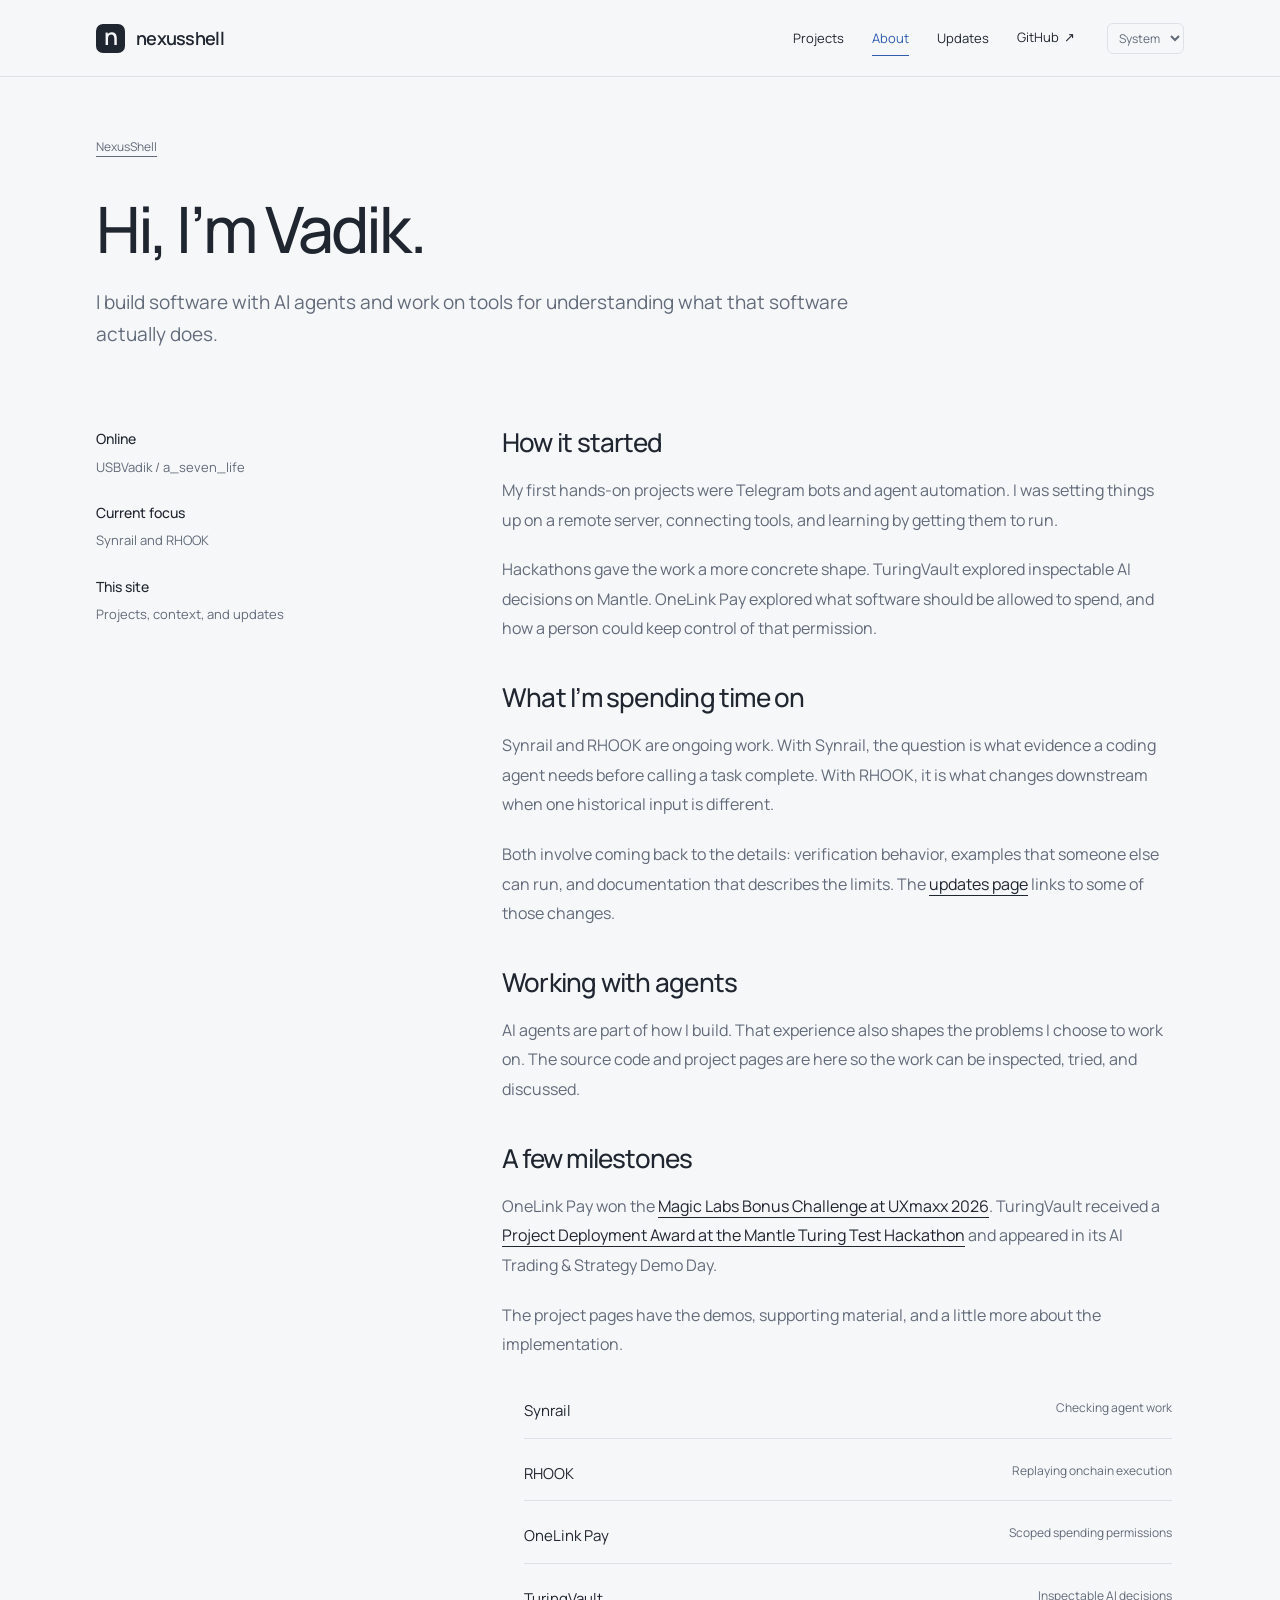
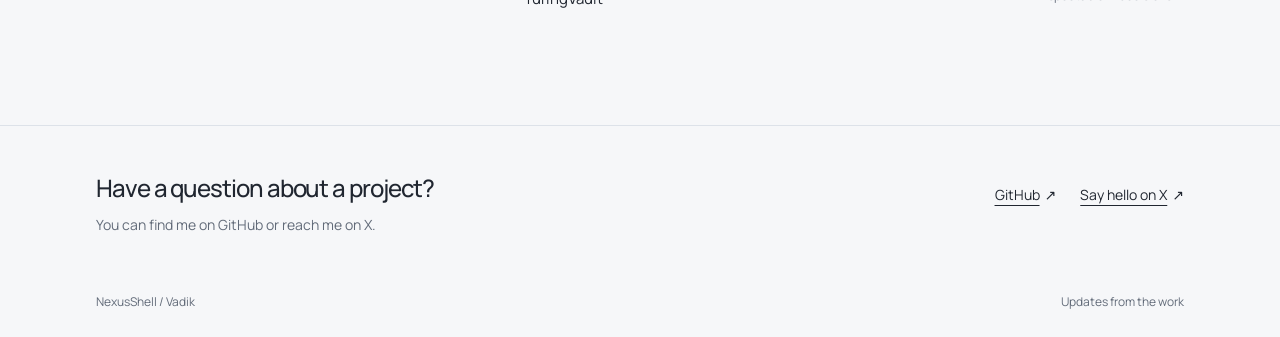
==== about/index.html @ 6e0e9bed "Build portfolio hub around ongoing Synrail and RHOOK work" ====
<!doctype html>
<html lang="en"><head><meta charset="utf-8"><meta name="viewport" content="width=device-width, initial-scale=1">
<title>About Vadik | NexusShell</title><meta name="description" content="A little background on Vadik, the projects, and the ongoing work on Synrail and RHOOK."><link rel="canonical" href="https://nexusshell.dev/about/">
<meta name="color-scheme" content="light dark"><meta name="theme-color" content="#f6f7f9" media="(prefers-color-scheme: light)"><meta name="theme-color" content="#14171c" media="(prefers-color-scheme: dark)">
<meta property="og:type" content="website"><meta property="og:site_name" content="NexusShell"><meta property="og:title" content="About Vadik | NexusShell"><meta property="og:description" content="A little background on Vadik, the projects, and the ongoing work on Synrail and RHOOK."><meta property="og:url" content="https://nexusshell.dev/about/"><meta property="og:image" content="https://nexusshell.dev/assets/media/nexusshell-preview.jpg"><meta property="og:image:alt" content="NexusShell, the projects and ongoing work of Vadik."><meta name="twitter:card" content="summary_large_image">
<link rel="icon" href="/assets/favicon.svg" type="image/svg+xml"><link rel="preload" href="/assets/fonts/manrope-regular.ttf" as="font" type="font/ttf" crossorigin>
<script>try{const t=localStorage.getItem('nexusshell-theme');if(t==='light'||t==='dark')document.documentElement.dataset.theme=t;}catch(_){}</script>
<link rel="stylesheet" href="/assets/site.css?v=649361658374"><script defer src="/assets/site.js?v=f8cb63e20b76"></script>
<script type="application/ld+json">{"@context": "https://schema.org", "@type": "Person", "name": "Vadik", "alternateName": "USBVadik", "url": "https://nexusshell.dev/about/", "sameAs": ["https://github.com/USBVadik", "https://x.com/a_seven_life"]}</script>
</head><body><a class="skip-link" href="#main">Skip to content</a>
<header class="site-header"><div class="wrap header-inner">
<a class="brand" href="/" aria-label="NexusShell home"><span class="brand-mark" aria-hidden="true">n</span>nexusshell</a>
<nav class="primary-nav" aria-label="Main navigation"><a href="/projects/">Projects</a><a href="/about/" aria-current="page">About</a><a href="/updates/">Updates</a><a href="https://github.com/USBVadik" class="" rel="noopener noreferrer" target="_blank">GitHub<span class="arrow" aria-hidden="true">↗</span></a></nav>
<label class="sr-only" for="theme">Appearance</label><select class="theme-control" id="theme" data-theme-select hidden><option value="system">System</option><option value="light">Light</option><option value="dark">Dark</option></select>
</div></header><main id="main" class="wrap"><section class="page-intro"><a class="breadcrumb" href="/">NexusShell</a><h1>Hi, I’m Vadik.</h1><p class="lede">I build software with AI agents and work on tools for understanding what that software actually does.</p></section>
<div class="about-layout"><aside class="about-facts"><p><strong>Online</strong>USBVadik / a_seven_life</p><p><strong>Current focus</strong>Synrail and RHOOK</p><p><strong>This site</strong>Projects, context, and updates</p></aside>
<article class="prose about-story"><h2>How it started</h2><p>My first hands-on projects were Telegram bots and agent automation. I was setting things up on a remote server, connecting tools, and learning by getting them to run.</p>
<p>Hackathons gave the work a more concrete shape. TuringVault explored inspectable AI decisions on Mantle. OneLink Pay explored what software should be allowed to spend, and how a person could keep control of that permission.</p>
<h2>What I’m spending time on</h2><p>Synrail and RHOOK are ongoing work. With Synrail, the question is what evidence a coding agent needs before calling a task complete. With RHOOK, it is what changes downstream when one historical input is different.</p>
<p>Both involve coming back to the details: verification behavior, examples that someone else can run, and documentation that describes the limits. The <a href="/updates/">updates page</a> links to some of those changes.</p>
<h2>Working with agents</h2><p>AI agents are part of how I build. That experience also shapes the problems I choose to work on. The source code and project pages are here so the work can be inspected, tried, and discussed.</p>
<h2>A few milestones</h2><p>OneLink Pay won the <a href="https://www.encodeclub.com/programmes/uxmaxx-hackathon/">Magic Labs Bonus Challenge at UXmaxx 2026</a>. TuringVault received a <a href="https://x.com/a_seven_life/status/2091796580848308287">Project Deployment Award at the Mantle Turing Test Hackathon</a> and appeared in its AI Trading &amp; Strategy Demo Day.</p>
<p>The project pages have the demos, supporting material, and a little more about the implementation.</p>
<ul class="about-projects"><li><a href="/projects/synrail/">Synrail <small>Checking agent work</small></a></li><li><a href="/projects/rhook/">RHOOK <small>Replaying onchain execution</small></a></li><li><a href="/projects/onelink-pay/">OneLink Pay <small>Scoped spending permissions</small></a></li><li><a href="/projects/turingvault/">TuringVault <small>Inspectable AI decisions</small></a></li></ul></article></div></main><footer class="site-footer" id="contact"><div class="wrap">
<div class="contact-row"><div><h2>Have a question about a project?</h2><p>You can find me on GitHub or reach me on X.</p></div>
<div class="contact-links"><a href="https://github.com/USBVadik" class="" rel="noopener noreferrer" target="_blank">GitHub<span class="arrow" aria-hidden="true">↗</span></a><a href="https://x.com/a_seven_life" class="" rel="noopener noreferrer" target="_blank">Say hello on X<span class="arrow" aria-hidden="true">↗</span></a></div></div>
<div class="footer-bottom"><p>NexusShell <span aria-hidden="true">/</span> Vadik</p><p><a href="/updates/">Updates from the work</a></p></div>
</div></footer></body></html>
---- assets/site.css ----
@font-face{font-family:Manrope;src:url('/assets/fonts/manrope-regular.ttf') format('truetype');font-weight:400;font-display:swap}
@font-face{font-family:Manrope;src:url('/assets/fonts/manrope-medium.ttf') format('truetype');font-weight:500;font-display:swap}
@font-face{font-family:Manrope;src:url('/assets/fonts/manrope-semibold.ttf') format('truetype');font-weight:600 800;font-display:swap}
:root{color-scheme:light dark;--bg:#f6f7f9;--surface:#fff;--ink:#202630;--muted:#626b79;--line:#dde2e9;--accent:#315db1;--soft:#eaf0fb;--diagram:#eef2f8;--node:#fff;--focus:#285ab7;--radius:12px}
@media(prefers-color-scheme:dark){:root:not([data-theme=light]){--bg:#14171c;--surface:#1b1f26;--ink:#e7ebf1;--muted:#a2acba;--line:#343b46;--accent:#9cb9f0;--soft:#23314a;--diagram:#1c2532;--node:#273140;--focus:#bdd1ff}}
:root[data-theme=dark]{color-scheme:dark;--bg:#14171c;--surface:#1b1f26;--ink:#e7ebf1;--muted:#a2acba;--line:#343b46;--accent:#9cb9f0;--soft:#23314a;--diagram:#1c2532;--node:#273140;--focus:#bdd1ff}
:root[data-theme=light]{color-scheme:light}
*{box-sizing:border-box}
html{scroll-padding-top:30px}
body{margin:0;background:var(--bg);color:var(--ink);font:400 16px/1.7 Manrope,system-ui,sans-serif;-webkit-font-smoothing:antialiased}
a{color:inherit;text-underline-offset:5px;text-decoration-thickness:1px}
a:hover{color:var(--accent)}
button,select{font:inherit}
button,a,select,summary{-webkit-tap-highlight-color:transparent}
:focus-visible{outline:2px solid var(--focus);outline-offset:5px}
img,video{display:block;max-width:100%;height:auto}
figure{margin:0}
h1,h2,h3,p{margin-top:0}
h1,h2,h3{font-weight:500;line-height:1.2;letter-spacing:-.045em}
h1{font-size:clamp(40px,5.5vw,72px);margin-bottom:25px}
h2{font-size:30px;margin-bottom:20px}
h3{font-size:23px;margin-bottom:12px}
p{margin-bottom:20px}
::selection{background:var(--soft);color:var(--accent)}
.wrap{max-width:1168px;margin-inline:auto;padding-inline:40px}
.skip-link{position:absolute;left:20px;top:-100px;z-index:10;padding:10px 18px;background:var(--ink);color:var(--bg)}
.skip-link:focus{top:12px}
.site-header{border-bottom:1px solid var(--line)}
.header-inner{min-height:76px;display:flex;gap:32px;align-items:center}
.brand{display:inline-flex;align-items:center;gap:11px;white-space:nowrap;font-size:18px;font-weight:600;text-decoration:none;letter-spacing:-.04em}
.brand-mark{display:grid;place-items:center;width:29px;height:29px;background:var(--ink);color:var(--bg);border-radius:7px;font-size:23px;line-height:1;padding-bottom:4px}
.primary-nav{margin-left:auto;display:flex;align-items:center;gap:28px}
.primary-nav a{font-size:13px;text-decoration:none;position:relative;padding-block:10px}
.primary-nav a[aria-current=page]{color:var(--accent)}
.primary-nav a[aria-current=page]:after{content:'';position:absolute;bottom:3px;left:0;right:0;height:1px;background:currentColor}
.theme-control{appearance:auto;background:transparent;color:var(--muted);border:1px solid var(--line);border-radius:6px;padding:5px 7px;max-width:100px;font-size:12px}
.intro{padding-top:64px;padding-bottom:48px;max-width:930px}
.byline{display:flex;gap:12px;align-items:center;font-size:14px;color:var(--muted);margin-bottom:24px}
.byline .slash{color:var(--line)}
.intro h1{max-width:800px;font-size:clamp(40px,5.2vw,64px)}
.intro .lede{font-size:18px;line-height:1.75;max-width:680px;color:var(--muted);margin-bottom:0}
.intro .lede a{color:var(--ink)}
.section{padding-block:54px;border-top:1px solid var(--line)}
.first-section{border-top:0;padding-top:0}
.section-head{margin-bottom:24px}
.section-head h2{font-size:20px;letter-spacing:-.025em;margin-bottom:8px}
.section-head p{font-size:14px;color:var(--muted);margin:0;max-width:640px}
.work-grid{display:grid;grid-template-columns:1fr 1fr;gap:24px}
.project-card{display:block;background:var(--surface);border:1px solid var(--line);border-radius:var(--radius);overflow:hidden;text-decoration:none;transition:border-color .18s ease,transform .18s ease}
.project-card:hover{border-color:var(--accent);color:var(--ink);transform:translateY(-3px)}
.project-visual{aspect-ratio:1.75;background:var(--diagram);overflow:hidden;display:flex;align-items:center;justify-content:center;border-bottom:1px solid var(--line)}
.project-visual img{width:100%;height:100%;object-fit:cover}
.project-visual.synrail{background:#0d1117;padding:18px}
.project-visual.synrail img{object-fit:contain;border-radius:5px}
.project-card-body{padding:24px 26px 23px}
.project-title{display:flex;gap:12px;align-items:baseline;justify-content:space-between;margin-bottom:12px}
.project-title h3{font-size:28px;margin:0}
.project-status{color:var(--muted);font-size:12px;letter-spacing:0;white-space:nowrap}
.project-card-body p{font-size:14px;line-height:1.75;color:var(--muted);max-width:410px;margin-bottom:24px}
.project-card-foot{display:flex;justify-content:space-between;align-items:center;gap:12px;font-size:12px}
.project-kind{color:var(--muted)}
.arrow{display:inline-block;margin-left:5px;font-family:system-ui,sans-serif}
.more-link{font-size:13px;display:inline-block;margin-top:25px}
.branch-figure{width:100%;padding:24px 20px}
.branch-figure svg{width:100%;height:auto;display:block}
.branch-figure .track{stroke:var(--muted);opacity:.45;stroke-width:1.5;fill:none}
.branch-figure .changed-track{stroke:var(--accent);stroke-width:1.6;fill:none}
.branch-figure .node{fill:var(--node);stroke:var(--line);stroke-width:1.3}
.branch-figure .changed-node{fill:var(--soft);stroke:var(--accent);stroke-width:1.3}
.branch-figure text{font-family:Manrope,system-ui,sans-serif;fill:var(--ink);font-size:22px}
.branch-figure .label{fill:var(--muted);font-size:18px;letter-spacing:0}
.branch-figure .accent-text{fill:var(--accent)}
.change-list{list-style:none;margin:0;padding:0}
.change-list li{border-bottom:1px solid var(--line)}
.change-list li:last-child{border-bottom:0}
.change-link{display:grid;grid-template-columns:120px 100px 1fr 20px;gap:20px;align-items:baseline;text-decoration:none;padding:22px 0}
.change-date,.change-project{font-size:12px;color:var(--muted)}
.change-title{font-size:15px;line-height:1.6}
.change-link .arrow{margin:0;color:var(--muted)}
.other-grid{display:grid;grid-template-columns:1fr 1fr;gap:24px}
.other-card{display:block;text-decoration:none}
.other-image{overflow:hidden;aspect-ratio:1.85;border-radius:var(--radius);border:1px solid var(--line);background:var(--surface);margin-bottom:20px}
.other-image img{width:100%;height:100%;object-fit:cover;object-position:top;transition:transform .25s ease}
.other-card:hover img{transform:scale(1.018)}
.other-card h3{font-size:22px;margin-bottom:9px}
.other-card p{font-size:14px;color:var(--muted);margin-bottom:12px;max-width:450px}
.quiet-meta{font-size:12px;color:var(--muted);line-height:1.6}
.origin-row{display:flex;justify-content:space-between;align-items:baseline;gap:25px;border-top:1px solid var(--line);margin-top:34px;padding-top:24px;font-size:14px}
.origin-row p{color:var(--muted);margin:0;max-width:650px}
.about-preview{display:grid;grid-template-columns:1fr 1.55fr;gap:70px;align-items:start}
.about-preview h2{max-width:220px;font-size:28px}
.about-preview p{font-size:16px;color:var(--muted)}
.text-link{font-size:14px}
.site-footer{border-top:1px solid var(--line);margin-top:38px;padding-block:48px 24px}
.contact-row{display:flex;gap:30px;align-items:flex-start;justify-content:space-between;margin-bottom:56px}
.contact-row h2{font-size:24px;margin-bottom:10px}
.contact-row p{color:var(--muted);font-size:14px;max-width:480px;margin:0}
.contact-links{display:flex;gap:24px;font-size:14px;padding-top:9px}
.footer-bottom{display:flex;justify-content:space-between;gap:20px;font-size:12px;color:var(--muted)}
.footer-bottom p{margin:0}
.footer-bottom a{text-decoration:none}
.page-intro{padding-top:55px;padding-bottom:50px}
.breadcrumb{font-size:12px;color:var(--muted);margin-bottom:34px;display:inline-block}
.page-intro h1{font-size:clamp(40px,5.4vw,64px);max-width:900px;margin-bottom:18px}
.page-intro .lede{font-size:19px;line-height:1.7;max-width:770px;color:var(--muted);margin-bottom:26px}
.project-meta{display:flex;flex-wrap:wrap;gap:10px 24px;font-size:12px;color:var(--muted)}
.project-meta .ongoing{color:var(--accent)}
.hero-media{background:var(--diagram);border:1px solid var(--line);border-radius:var(--radius);overflow:hidden}
.hero-media img{width:100%;height:auto}
.hero-media.demo{background:#0d1117;padding:30px 6%}
.hero-media video{width:100%;max-height:600px}
.hero-media .branch-figure{max-width:900px;margin:auto;padding:42px}
figcaption{font-size:12px;color:var(--muted);margin-top:12px;line-height:1.6}
.case-layout{display:grid;grid-template-columns:minmax(0,740px) 220px;gap:70px;padding-top:62px;padding-bottom:22px}
.prose{min-width:0}
.prose h2{font-size:26px;letter-spacing:-.03em;margin-top:44px;margin-bottom:18px}
.prose h2:first-child{margin-top:0}
.prose h3{font-size:20px;margin-top:28px;letter-spacing:-.025em}
.prose p,.prose li{font-size:16px;line-height:1.85;color:var(--muted)}
.prose strong{font-weight:600;color:var(--ink)}
.prose a{color:var(--ink)}
.prose ul{padding-left:22px;margin-bottom:26px}
.prose li{padding-left:4px;margin-bottom:8px}
.case-aside{border-top:1px solid var(--line);padding-top:20px;align-self:start}
.case-aside h2{font-size:14px;font-weight:600;letter-spacing:0;margin-bottom:18px}
.case-aside ul{list-style:none;margin:0;padding:0}
.case-aside li{margin-bottom:14px;font-size:13px}
.case-aside p{color:var(--muted);font-size:12px;line-height:1.8;margin-top:30px}
.case-aside a{text-decoration:none}
.case-aside a:hover{text-decoration:underline}
.aside-label{font-size:11px;color:var(--muted);display:block;margin-top:30px;margin-bottom:8px}
.aside-value{font-size:13px}
.callout{border-left:2px solid var(--accent);padding:0 0 0 22px;margin:30px 0}
.callout p{margin:0}
.recognition{border-top:1px solid var(--line);border-bottom:1px solid var(--line);margin:35px 0;padding:18px 0}
.recognition summary{font-size:15px;font-weight:500;cursor:pointer}
.recognition .recognition-body{padding-top:22px}
.recognition img{max-height:480px;width:auto;border-radius:6px;border:1px solid var(--line)}
.recognition p{font-size:14px}
.recognition .evidence-caption{margin-top:12px;font-size:12px}
.case-updates{padding:0;margin:24px 0;list-style:none}
.case-updates li{padding-left:0;margin-bottom:20px}
.case-updates time{display:block;font-size:12px;color:var(--muted);margin-bottom:3px}
.case-updates a{font-size:15px}
.next-project{border-top:1px solid var(--line);padding-block:35px;display:flex;justify-content:space-between;gap:25px;align-items:center;text-decoration:none}
.next-project small{display:block;font-size:12px;color:var(--muted);margin-bottom:6px}
.next-project span{font-size:24px;letter-spacing:-.035em}
.catalog-section{padding-top:0}
.catalog-label{font-size:16px;margin-top:16px;margin-bottom:24px;letter-spacing:0}
.catalog-section+.catalog-section{margin-top:25px}
.updates-intro{max-width:770px}
.update-entry{display:grid;grid-template-columns:140px 1fr;gap:36px;padding:35px 0;border-top:1px solid var(--line)}
.update-entry time{font-size:13px;color:var(--muted);padding-top:4px}
.update-entry h2{font-size:24px;margin-bottom:12px}
.update-entry p{font-size:15px;color:var(--muted);max-width:740px;margin-bottom:16px}
.update-entry .tag{font-size:12px;color:var(--accent);display:inline-block;margin-bottom:12px}
.about-layout{display:grid;grid-template-columns:1fr 2fr;gap:65px;padding-bottom:35px}
.about-facts{color:var(--muted);font-size:13px}
.about-facts p{margin-bottom:23px}
.about-facts strong{font-size:14px;color:var(--ink);font-weight:500;display:block;margin-bottom:5px}
.about-story{max-width:670px}
.about-story h2{margin-top:38px}
.about-story h2:first-child{margin-top:0}
.about-projects{list-style:none;padding:0;margin:24px 0}
.about-projects li{padding:13px 0;border-bottom:1px solid var(--line)}
.about-projects li:last-child{border:0}
.about-projects a{display:flex;justify-content:space-between;gap:20px;text-decoration:none;font-size:15px}
.about-projects small{font-size:12px;color:var(--muted)}
.command{background:var(--surface);border:1px solid var(--line);border-radius:8px;position:relative;padding:23px;margin:25px 0}
.command pre{font:13px/1.9 ui-monospace,SFMono-Regular,Consolas,monospace;margin:0;white-space:pre-wrap;overflow-wrap:anywhere;padding-right:55px}
.copy-button{position:absolute;right:12px;top:12px;font-size:12px;color:var(--muted);background:var(--bg);border:1px solid var(--line);border-radius:5px;padding:6px 10px;cursor:pointer}
.copy-button:hover{color:var(--ink);border-color:var(--muted)}
.copy-status{display:block;font-size:12px;color:var(--muted);min-height:20px;margin-top:8px}
.action-links{display:flex;gap:12px;flex-wrap:wrap;margin:25px 0 0}
.action-link{display:inline-block;border:1px solid var(--line);padding:10px 17px;font-size:13px;border-radius:7px;text-decoration:none;background:var(--surface)}
.action-link.primary{background:var(--ink);color:var(--bg);border-color:var(--ink)}
.action-link:hover{border-color:var(--accent)}
.action-link:active{transform:translateY(1px)}
.sr-only{position:absolute;width:1px;height:1px;padding:0;margin:-1px;overflow:hidden;clip:rect(0,0,0,0);white-space:nowrap;border:0}
.legacy-anchor{scroll-margin-top:24px}
.not-found{padding:100px 0 140px;max-width:720px}
@media(min-width:1400px){.intro{padding-top:72px;padding-bottom:56px}}
@media(max-width:900px){.wrap{padding-inline:28px}.intro{padding-top:55px;padding-bottom:48px}.primary-nav{gap:20px}.header-inner{gap:22px}.case-layout{grid-template-columns:minmax(0,1fr) 185px;gap:35px}.about-layout{gap:35px}.change-link{grid-template-columns:100px 85px 1fr 15px;gap:15px}.about-preview{gap:35px}.project-card-body{padding:22px}.project-visual{aspect-ratio:1.65}.project-card-foot{font-size:11px}}
@media(max-width:767px){.wrap{padding-inline:22px}.header-inner{min-height:105px;gap:6px 18px;padding-top:15px;padding-bottom:10px;flex-wrap:wrap}.brand{font-size:17px}.theme-control{margin-left:auto}.primary-nav{order:3;width:100%;justify-content:space-between;margin:0;gap:16px}.primary-nav a{font-size:12px;padding-block:8px}.intro{padding-top:45px;padding-bottom:38px}.intro h1{font-size:clamp(34px,11vw,43px);line-height:1.13;letter-spacing:-.045em}.byline{font-size:12px;gap:9px;margin-bottom:20px}.intro .lede{font-size:16px;line-height:1.8}.section{padding-block:36px}.first-section{padding-top:0}.work-grid,.other-grid{grid-template-columns:1fr;gap:25px}.project-visual{aspect-ratio:1.75}.project-card-body{padding:22px}.project-card-foot{font-size:12px}.section-head h2{font-size:19px}.change-link{grid-template-columns:1fr auto;gap:5px 12px;padding:20px 0}.change-date{grid-column:1;grid-row:1}.change-project{grid-column:2;grid-row:1}.change-title{grid-column:1;grid-row:2}.change-link .arrow{grid-column:2;grid-row:2;text-align:right}.other-grid{gap:32px}.origin-row{display:block;margin-top:30px}.origin-row p{margin-bottom:15px}.about-preview{grid-template-columns:1fr;gap:12px}.about-preview h2{max-width:none;font-size:25px}.contact-row{display:block;margin-bottom:40px}.contact-row h2{font-size:22px}.contact-links{margin-top:22px;gap:24px}.footer-bottom{display:block}.footer-bottom p+p{margin-top:9px}.site-footer{margin-top:16px;padding-top:36px}.page-intro{padding-top:35px;padding-bottom:30px}.breadcrumb{margin-bottom:26px}.page-intro h1{font-size:44px;line-height:1.15}.page-intro .lede{font-size:17px}.project-meta{gap:9px 18px}.hero-media{border-radius:8px}.hero-media.demo{padding:10px}.hero-media .branch-figure{padding:24px 10px}.case-layout{display:flex;flex-direction:column;gap:38px;padding-top:36px}.case-aside{order:-1;display:block}.case-aside ul{display:flex;flex-wrap:wrap;gap:12px 20px}.case-aside li{margin:0}.case-aside p,.case-aside .aside-label,.case-aside .aside-value{display:none}.case-aside h2{margin-bottom:13px}.prose h2{font-size:24px;margin-top:34px}.prose p,.prose li{font-size:15px}.about-layout{grid-template-columns:1fr;gap:20px}.about-facts{display:flex;flex-wrap:wrap;gap:12px 35px}.about-facts p{margin-bottom:15px}.about-projects a{display:block}.about-projects small{display:block;margin-top:4px}.update-entry{grid-template-columns:1fr;gap:14px;padding-block:27px}.update-entry h2{font-size:22px}.update-entry p{font-size:14px}.branch-figure{padding:18px 10px}.catalog-section{padding-top:0}.command{padding:18px}.command pre{font-size:12px;padding-top:28px;padding-right:0}.next-project span{font-size:22px}}
@media(prefers-reduced-motion:reduce){*,*:before,*:after{scroll-behavior:auto!important;transition:none!important;animation:none!important}.project-card:hover{transform:none}.other-card:hover img{transform:none}}

@media(max-width:767px){.branch-figure text{font-size:26px}.branch-figure .label{font-size:22px}}

.card-heading{padding:21px 26px;margin:0}.project-visual{border-top:1px solid var(--line)}
@media(max-width:767px){.card-heading{padding:20px 22px}}
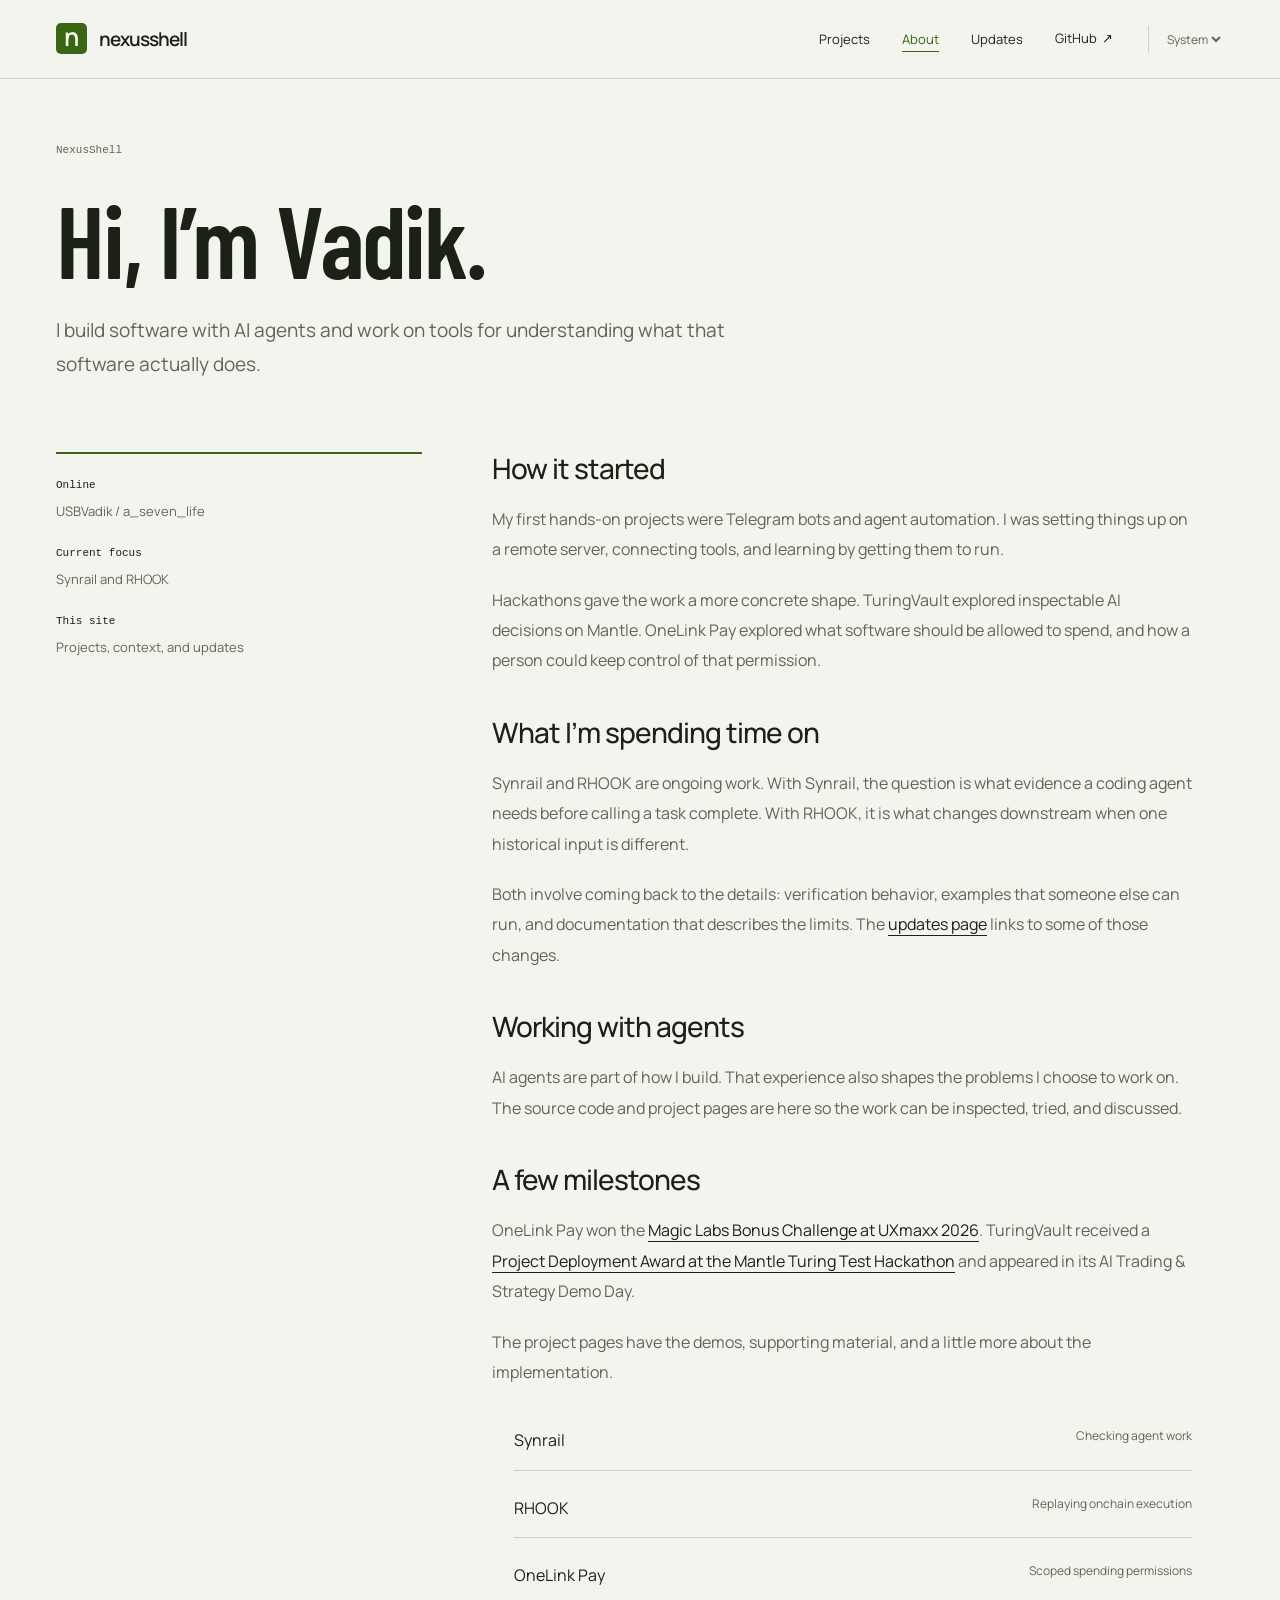
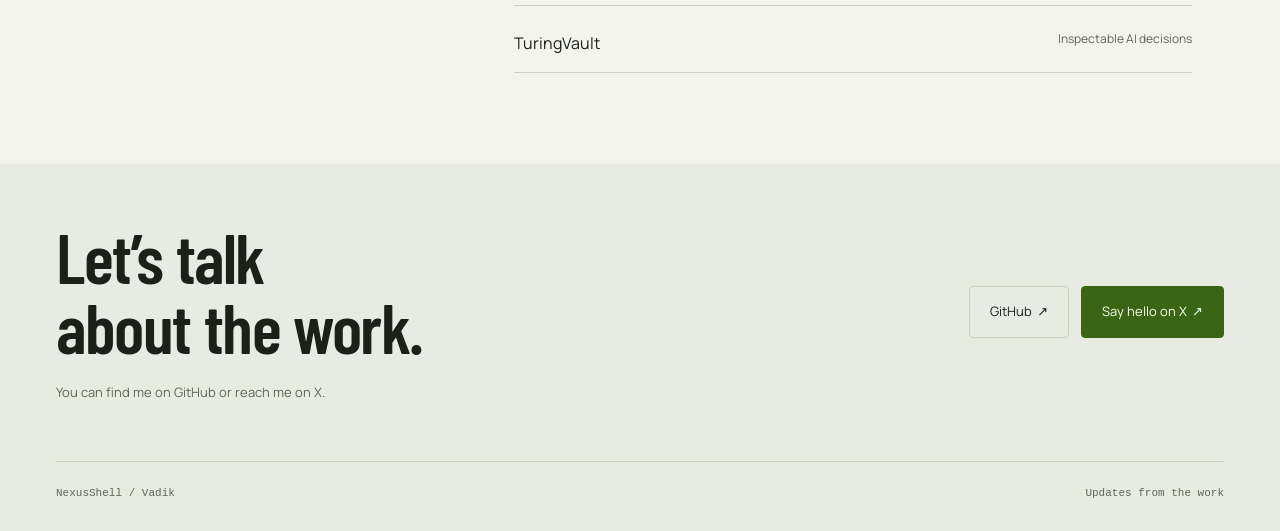
==== commit 8acecf7b: "Give the portfolio a distinct workshop visual direction" ====
--- a/about/index.html
+++ b/about/index.html
@@ -1,13 +1,13 @@
 <!doctype html>
 <html lang="en"><head><meta charset="utf-8"><meta name="viewport" content="width=device-width, initial-scale=1">
 <title>About Vadik | NexusShell</title><meta name="description" content="A little background on Vadik, the projects, and the ongoing work on Synrail and RHOOK."><link rel="canonical" href="https://nexusshell.dev/about/">
-<meta name="color-scheme" content="light dark"><meta name="theme-color" content="#f6f7f9" media="(prefers-color-scheme: light)"><meta name="theme-color" content="#14171c" media="(prefers-color-scheme: dark)">
+<meta name="color-scheme" content="light dark"><meta name="theme-color" content="#f3f4ee" media="(prefers-color-scheme: light)"><meta name="theme-color" content="#151713" media="(prefers-color-scheme: dark)">
 <meta property="og:type" content="website"><meta property="og:site_name" content="NexusShell"><meta property="og:title" content="About Vadik | NexusShell"><meta property="og:description" content="A little background on Vadik, the projects, and the ongoing work on Synrail and RHOOK."><meta property="og:url" content="https://nexusshell.dev/about/"><meta property="og:image" content="https://nexusshell.dev/assets/media/nexusshell-preview.jpg"><meta property="og:image:alt" content="NexusShell, the projects and ongoing work of Vadik."><meta name="twitter:card" content="summary_large_image">
-<link rel="icon" href="/assets/favicon.svg" type="image/svg+xml"><link rel="preload" href="/assets/fonts/manrope-regular.ttf" as="font" type="font/ttf" crossorigin>
+<link rel="icon" href="/assets/favicon.svg" type="image/svg+xml"><link rel="preload" href="/assets/fonts/barlow-condensed-semibold.ttf" as="font" type="font/ttf" crossorigin>
 <script>try{const t=localStorage.getItem('nexusshell-theme');if(t==='light'||t==='dark')document.documentElement.dataset.theme=t;}catch(_){}</script>
-<link rel="stylesheet" href="/assets/site.css?v=649361658374"><script defer src="/assets/site.js?v=f8cb63e20b76"></script>
+<link rel="stylesheet" href="/assets/site.css?v=7fc3b6f77c98"><script defer src="/assets/site.js?v=e8c140962dc2"></script>
 <script type="application/ld+json">{"@context": "https://schema.org", "@type": "Person", "name": "Vadik", "alternateName": "USBVadik", "url": "https://nexusshell.dev/about/", "sameAs": ["https://github.com/USBVadik", "https://x.com/a_seven_life"]}</script>
-</head><body><a class="skip-link" href="#main">Skip to content</a>
+</head><body class="inner-page"><a class="skip-link" href="#main">Skip to content</a>
 <header class="site-header"><div class="wrap header-inner">
 <a class="brand" href="/" aria-label="NexusShell home"><span class="brand-mark" aria-hidden="true">n</span>nexusshell</a>
 <nav class="primary-nav" aria-label="Main navigation"><a href="/projects/">Projects</a><a href="/about/" aria-current="page">About</a><a href="/updates/">Updates</a><a href="https://github.com/USBVadik" class="" rel="noopener noreferrer" target="_blank">GitHub<span class="arrow" aria-hidden="true">↗</span></a></nav>
@@ -22,7 +22,7 @@
 <h2>A few milestones</h2><p>OneLink Pay won the <a href="https://www.encodeclub.com/programmes/uxmaxx-hackathon/">Magic Labs Bonus Challenge at UXmaxx 2026</a>. TuringVault received a <a href="https://x.com/a_seven_life/status/2091796580848308287">Project Deployment Award at the Mantle Turing Test Hackathon</a> and appeared in its AI Trading &amp; Strategy Demo Day.</p>
 <p>The project pages have the demos, supporting material, and a little more about the implementation.</p>
 <ul class="about-projects"><li><a href="/projects/synrail/">Synrail <small>Checking agent work</small></a></li><li><a href="/projects/rhook/">RHOOK <small>Replaying onchain execution</small></a></li><li><a href="/projects/onelink-pay/">OneLink Pay <small>Scoped spending permissions</small></a></li><li><a href="/projects/turingvault/">TuringVault <small>Inspectable AI decisions</small></a></li></ul></article></div></main><footer class="site-footer" id="contact"><div class="wrap">
-<div class="contact-row"><div><h2>Have a question about a project?</h2><p>You can find me on GitHub or reach me on X.</p></div>
+<div class="contact-row"><div><h2>Let’s talk<br>about the work.</h2><p>You can find me on GitHub or reach me on X.</p></div>
 <div class="contact-links"><a href="https://github.com/USBVadik" class="" rel="noopener noreferrer" target="_blank">GitHub<span class="arrow" aria-hidden="true">↗</span></a><a href="https://x.com/a_seven_life" class="" rel="noopener noreferrer" target="_blank">Say hello on X<span class="arrow" aria-hidden="true">↗</span></a></div></div>
 <div class="footer-bottom"><p>NexusShell <span aria-hidden="true">/</span> Vadik</p><p><a href="/updates/">Updates from the work</a></p></div>
 </div></footer></body></html>
--- a/assets/site.css
+++ b/assets/site.css
@@ -1,190 +1,36 @@
 @font-face{font-family:Manrope;src:url('/assets/fonts/manrope-regular.ttf') format('truetype');font-weight:400;font-display:swap}
 @font-face{font-family:Manrope;src:url('/assets/fonts/manrope-medium.ttf') format('truetype');font-weight:500;font-display:swap}
 @font-face{font-family:Manrope;src:url('/assets/fonts/manrope-semibold.ttf') format('truetype');font-weight:600 800;font-display:swap}
-:root{color-scheme:light dark;--bg:#f6f7f9;--surface:#fff;--ink:#202630;--muted:#626b79;--line:#dde2e9;--accent:#315db1;--soft:#eaf0fb;--diagram:#eef2f8;--node:#fff;--focus:#285ab7;--radius:12px}
-@media(prefers-color-scheme:dark){:root:not([data-theme=light]){--bg:#14171c;--surface:#1b1f26;--ink:#e7ebf1;--muted:#a2acba;--line:#343b46;--accent:#9cb9f0;--soft:#23314a;--diagram:#1c2532;--node:#273140;--focus:#bdd1ff}}
-:root[data-theme=dark]{color-scheme:dark;--bg:#14171c;--surface:#1b1f26;--ink:#e7ebf1;--muted:#a2acba;--line:#343b46;--accent:#9cb9f0;--soft:#23314a;--diagram:#1c2532;--node:#273140;--focus:#bdd1ff}
+@font-face{font-family:'Barlow Condensed';src:url('/assets/fonts/barlow-condensed-semibold.ttf') format('truetype');font-weight:600;font-display:swap}
+:root{color-scheme:light dark;--bg:#f3f4ee;--surface:#e8ebe2;--ink:#1b2117;--muted:#5d6756;--line:#cbd1c3;--accent:#396514;--accent-ink:#f6ffef;--soft:#e0edcf;--diagram:#e8eddf;--node:#f8faf5;--focus:#396514;--radius:8px;--display:'Barlow Condensed',Manrope,system-ui,sans-serif;--mono:ui-monospace,SFMono-Regular,Consolas,monospace;--ease:cubic-bezier(.23,1,.32,1)}
+@media(prefers-color-scheme:dark){:root:not([data-theme=light]){--bg:#151713;--surface:#20241c;--ink:#eef1e7;--muted:#a7b09c;--line:#3b4433;--accent:#d1fb89;--accent-ink:#202914;--soft:#303e22;--diagram:#252d1e;--node:#20271b;--focus:#d1fb89}}
+:root[data-theme=dark]{color-scheme:dark;--bg:#151713;--surface:#20241c;--ink:#eef1e7;--muted:#a7b09c;--line:#3b4433;--accent:#d1fb89;--accent-ink:#202914;--soft:#303e22;--diagram:#252d1e;--node:#20271b;--focus:#d1fb89}
 :root[data-theme=light]{color-scheme:light}
-*{box-sizing:border-box}
-html{scroll-padding-top:30px}
-body{margin:0;background:var(--bg);color:var(--ink);font:400 16px/1.7 Manrope,system-ui,sans-serif;-webkit-font-smoothing:antialiased}
-a{color:inherit;text-underline-offset:5px;text-decoration-thickness:1px}
-a:hover{color:var(--accent)}
-button,select{font:inherit}
-button,a,select,summary{-webkit-tap-highlight-color:transparent}
-:focus-visible{outline:2px solid var(--focus);outline-offset:5px}
-img,video{display:block;max-width:100%;height:auto}
-figure{margin:0}
-h1,h2,h3,p{margin-top:0}
-h1,h2,h3{font-weight:500;line-height:1.2;letter-spacing:-.045em}
-h1{font-size:clamp(40px,5.5vw,72px);margin-bottom:25px}
-h2{font-size:30px;margin-bottom:20px}
-h3{font-size:23px;margin-bottom:12px}
-p{margin-bottom:20px}
-::selection{background:var(--soft);color:var(--accent)}
-.wrap{max-width:1168px;margin-inline:auto;padding-inline:40px}
-.skip-link{position:absolute;left:20px;top:-100px;z-index:10;padding:10px 18px;background:var(--ink);color:var(--bg)}
-.skip-link:focus{top:12px}
-.site-header{border-bottom:1px solid var(--line)}
-.header-inner{min-height:76px;display:flex;gap:32px;align-items:center}
-.brand{display:inline-flex;align-items:center;gap:11px;white-space:nowrap;font-size:18px;font-weight:600;text-decoration:none;letter-spacing:-.04em}
-.brand-mark{display:grid;place-items:center;width:29px;height:29px;background:var(--ink);color:var(--bg);border-radius:7px;font-size:23px;line-height:1;padding-bottom:4px}
-.primary-nav{margin-left:auto;display:flex;align-items:center;gap:28px}
-.primary-nav a{font-size:13px;text-decoration:none;position:relative;padding-block:10px}
-.primary-nav a[aria-current=page]{color:var(--accent)}
-.primary-nav a[aria-current=page]:after{content:'';position:absolute;bottom:3px;left:0;right:0;height:1px;background:currentColor}
-.theme-control{appearance:auto;background:transparent;color:var(--muted);border:1px solid var(--line);border-radius:6px;padding:5px 7px;max-width:100px;font-size:12px}
-.intro{padding-top:64px;padding-bottom:48px;max-width:930px}
-.byline{display:flex;gap:12px;align-items:center;font-size:14px;color:var(--muted);margin-bottom:24px}
-.byline .slash{color:var(--line)}
-.intro h1{max-width:800px;font-size:clamp(40px,5.2vw,64px)}
-.intro .lede{font-size:18px;line-height:1.75;max-width:680px;color:var(--muted);margin-bottom:0}
-.intro .lede a{color:var(--ink)}
-.section{padding-block:54px;border-top:1px solid var(--line)}
-.first-section{border-top:0;padding-top:0}
-.section-head{margin-bottom:24px}
-.section-head h2{font-size:20px;letter-spacing:-.025em;margin-bottom:8px}
-.section-head p{font-size:14px;color:var(--muted);margin:0;max-width:640px}
-.work-grid{display:grid;grid-template-columns:1fr 1fr;gap:24px}
-.project-card{display:block;background:var(--surface);border:1px solid var(--line);border-radius:var(--radius);overflow:hidden;text-decoration:none;transition:border-color .18s ease,transform .18s ease}
-.project-card:hover{border-color:var(--accent);color:var(--ink);transform:translateY(-3px)}
-.project-visual{aspect-ratio:1.75;background:var(--diagram);overflow:hidden;display:flex;align-items:center;justify-content:center;border-bottom:1px solid var(--line)}
-.project-visual img{width:100%;height:100%;object-fit:cover}
-.project-visual.synrail{background:#0d1117;padding:18px}
-.project-visual.synrail img{object-fit:contain;border-radius:5px}
-.project-card-body{padding:24px 26px 23px}
-.project-title{display:flex;gap:12px;align-items:baseline;justify-content:space-between;margin-bottom:12px}
-.project-title h3{font-size:28px;margin:0}
-.project-status{color:var(--muted);font-size:12px;letter-spacing:0;white-space:nowrap}
-.project-card-body p{font-size:14px;line-height:1.75;color:var(--muted);max-width:410px;margin-bottom:24px}
-.project-card-foot{display:flex;justify-content:space-between;align-items:center;gap:12px;font-size:12px}
-.project-kind{color:var(--muted)}
-.arrow{display:inline-block;margin-left:5px;font-family:system-ui,sans-serif}
-.more-link{font-size:13px;display:inline-block;margin-top:25px}
-.branch-figure{width:100%;padding:24px 20px}
-.branch-figure svg{width:100%;height:auto;display:block}
-.branch-figure .track{stroke:var(--muted);opacity:.45;stroke-width:1.5;fill:none}
-.branch-figure .changed-track{stroke:var(--accent);stroke-width:1.6;fill:none}
-.branch-figure .node{fill:var(--node);stroke:var(--line);stroke-width:1.3}
-.branch-figure .changed-node{fill:var(--soft);stroke:var(--accent);stroke-width:1.3}
-.branch-figure text{font-family:Manrope,system-ui,sans-serif;fill:var(--ink);font-size:22px}
-.branch-figure .label{fill:var(--muted);font-size:18px;letter-spacing:0}
-.branch-figure .accent-text{fill:var(--accent)}
-.change-list{list-style:none;margin:0;padding:0}
-.change-list li{border-bottom:1px solid var(--line)}
-.change-list li:last-child{border-bottom:0}
-.change-link{display:grid;grid-template-columns:120px 100px 1fr 20px;gap:20px;align-items:baseline;text-decoration:none;padding:22px 0}
-.change-date,.change-project{font-size:12px;color:var(--muted)}
-.change-title{font-size:15px;line-height:1.6}
-.change-link .arrow{margin:0;color:var(--muted)}
-.other-grid{display:grid;grid-template-columns:1fr 1fr;gap:24px}
-.other-card{display:block;text-decoration:none}
-.other-image{overflow:hidden;aspect-ratio:1.85;border-radius:var(--radius);border:1px solid var(--line);background:var(--surface);margin-bottom:20px}
-.other-image img{width:100%;height:100%;object-fit:cover;object-position:top;transition:transform .25s ease}
-.other-card:hover img{transform:scale(1.018)}
-.other-card h3{font-size:22px;margin-bottom:9px}
-.other-card p{font-size:14px;color:var(--muted);margin-bottom:12px;max-width:450px}
-.quiet-meta{font-size:12px;color:var(--muted);line-height:1.6}
-.origin-row{display:flex;justify-content:space-between;align-items:baseline;gap:25px;border-top:1px solid var(--line);margin-top:34px;padding-top:24px;font-size:14px}
-.origin-row p{color:var(--muted);margin:0;max-width:650px}
-.about-preview{display:grid;grid-template-columns:1fr 1.55fr;gap:70px;align-items:start}
-.about-preview h2{max-width:220px;font-size:28px}
-.about-preview p{font-size:16px;color:var(--muted)}
-.text-link{font-size:14px}
-.site-footer{border-top:1px solid var(--line);margin-top:38px;padding-block:48px 24px}
-.contact-row{display:flex;gap:30px;align-items:flex-start;justify-content:space-between;margin-bottom:56px}
-.contact-row h2{font-size:24px;margin-bottom:10px}
-.contact-row p{color:var(--muted);font-size:14px;max-width:480px;margin:0}
-.contact-links{display:flex;gap:24px;font-size:14px;padding-top:9px}
-.footer-bottom{display:flex;justify-content:space-between;gap:20px;font-size:12px;color:var(--muted)}
-.footer-bottom p{margin:0}
-.footer-bottom a{text-decoration:none}
-.page-intro{padding-top:55px;padding-bottom:50px}
-.breadcrumb{font-size:12px;color:var(--muted);margin-bottom:34px;display:inline-block}
-.page-intro h1{font-size:clamp(40px,5.4vw,64px);max-width:900px;margin-bottom:18px}
-.page-intro .lede{font-size:19px;line-height:1.7;max-width:770px;color:var(--muted);margin-bottom:26px}
-.project-meta{display:flex;flex-wrap:wrap;gap:10px 24px;font-size:12px;color:var(--muted)}
-.project-meta .ongoing{color:var(--accent)}
-.hero-media{background:var(--diagram);border:1px solid var(--line);border-radius:var(--radius);overflow:hidden}
-.hero-media img{width:100%;height:auto}
-.hero-media.demo{background:#0d1117;padding:30px 6%}
-.hero-media video{width:100%;max-height:600px}
-.hero-media .branch-figure{max-width:900px;margin:auto;padding:42px}
-figcaption{font-size:12px;color:var(--muted);margin-top:12px;line-height:1.6}
-.case-layout{display:grid;grid-template-columns:minmax(0,740px) 220px;gap:70px;padding-top:62px;padding-bottom:22px}
-.prose{min-width:0}
-.prose h2{font-size:26px;letter-spacing:-.03em;margin-top:44px;margin-bottom:18px}
-.prose h2:first-child{margin-top:0}
-.prose h3{font-size:20px;margin-top:28px;letter-spacing:-.025em}
-.prose p,.prose li{font-size:16px;line-height:1.85;color:var(--muted)}
-.prose strong{font-weight:600;color:var(--ink)}
-.prose a{color:var(--ink)}
-.prose ul{padding-left:22px;margin-bottom:26px}
-.prose li{padding-left:4px;margin-bottom:8px}
-.case-aside{border-top:1px solid var(--line);padding-top:20px;align-self:start}
-.case-aside h2{font-size:14px;font-weight:600;letter-spacing:0;margin-bottom:18px}
-.case-aside ul{list-style:none;margin:0;padding:0}
-.case-aside li{margin-bottom:14px;font-size:13px}
-.case-aside p{color:var(--muted);font-size:12px;line-height:1.8;margin-top:30px}
-.case-aside a{text-decoration:none}
-.case-aside a:hover{text-decoration:underline}
-.aside-label{font-size:11px;color:var(--muted);display:block;margin-top:30px;margin-bottom:8px}
-.aside-value{font-size:13px}
-.callout{border-left:2px solid var(--accent);padding:0 0 0 22px;margin:30px 0}
-.callout p{margin:0}
-.recognition{border-top:1px solid var(--line);border-bottom:1px solid var(--line);margin:35px 0;padding:18px 0}
-.recognition summary{font-size:15px;font-weight:500;cursor:pointer}
-.recognition .recognition-body{padding-top:22px}
-.recognition img{max-height:480px;width:auto;border-radius:6px;border:1px solid var(--line)}
-.recognition p{font-size:14px}
-.recognition .evidence-caption{margin-top:12px;font-size:12px}
-.case-updates{padding:0;margin:24px 0;list-style:none}
-.case-updates li{padding-left:0;margin-bottom:20px}
-.case-updates time{display:block;font-size:12px;color:var(--muted);margin-bottom:3px}
-.case-updates a{font-size:15px}
-.next-project{border-top:1px solid var(--line);padding-block:35px;display:flex;justify-content:space-between;gap:25px;align-items:center;text-decoration:none}
-.next-project small{display:block;font-size:12px;color:var(--muted);margin-bottom:6px}
-.next-project span{font-size:24px;letter-spacing:-.035em}
-.catalog-section{padding-top:0}
-.catalog-label{font-size:16px;margin-top:16px;margin-bottom:24px;letter-spacing:0}
-.catalog-section+.catalog-section{margin-top:25px}
-.updates-intro{max-width:770px}
-.update-entry{display:grid;grid-template-columns:140px 1fr;gap:36px;padding:35px 0;border-top:1px solid var(--line)}
-.update-entry time{font-size:13px;color:var(--muted);padding-top:4px}
-.update-entry h2{font-size:24px;margin-bottom:12px}
-.update-entry p{font-size:15px;color:var(--muted);max-width:740px;margin-bottom:16px}
-.update-entry .tag{font-size:12px;color:var(--accent);display:inline-block;margin-bottom:12px}
-.about-layout{display:grid;grid-template-columns:1fr 2fr;gap:65px;padding-bottom:35px}
-.about-facts{color:var(--muted);font-size:13px}
-.about-facts p{margin-bottom:23px}
-.about-facts strong{font-size:14px;color:var(--ink);font-weight:500;display:block;margin-bottom:5px}
-.about-story{max-width:670px}
-.about-story h2{margin-top:38px}
-.about-story h2:first-child{margin-top:0}
-.about-projects{list-style:none;padding:0;margin:24px 0}
-.about-projects li{padding:13px 0;border-bottom:1px solid var(--line)}
-.about-projects li:last-child{border:0}
-.about-projects a{display:flex;justify-content:space-between;gap:20px;text-decoration:none;font-size:15px}
-.about-projects small{font-size:12px;color:var(--muted)}
-.command{background:var(--surface);border:1px solid var(--line);border-radius:8px;position:relative;padding:23px;margin:25px 0}
-.command pre{font:13px/1.9 ui-monospace,SFMono-Regular,Consolas,monospace;margin:0;white-space:pre-wrap;overflow-wrap:anywhere;padding-right:55px}
-.copy-button{position:absolute;right:12px;top:12px;font-size:12px;color:var(--muted);background:var(--bg);border:1px solid var(--line);border-radius:5px;padding:6px 10px;cursor:pointer}
-.copy-button:hover{color:var(--ink);border-color:var(--muted)}
-.copy-status{display:block;font-size:12px;color:var(--muted);min-height:20px;margin-top:8px}
-.action-links{display:flex;gap:12px;flex-wrap:wrap;margin:25px 0 0}
-.action-link{display:inline-block;border:1px solid var(--line);padding:10px 17px;font-size:13px;border-radius:7px;text-decoration:none;background:var(--surface)}
-.action-link.primary{background:var(--ink);color:var(--bg);border-color:var(--ink)}
-.action-link:hover{border-color:var(--accent)}
-.action-link:active{transform:translateY(1px)}
-.sr-only{position:absolute;width:1px;height:1px;padding:0;margin:-1px;overflow:hidden;clip:rect(0,0,0,0);white-space:nowrap;border:0}
-.legacy-anchor{scroll-margin-top:24px}
-.not-found{padding:100px 0 140px;max-width:720px}
-@media(min-width:1400px){.intro{padding-top:72px;padding-bottom:56px}}
-@media(max-width:900px){.wrap{padding-inline:28px}.intro{padding-top:55px;padding-bottom:48px}.primary-nav{gap:20px}.header-inner{gap:22px}.case-layout{grid-template-columns:minmax(0,1fr) 185px;gap:35px}.about-layout{gap:35px}.change-link{grid-template-columns:100px 85px 1fr 15px;gap:15px}.about-preview{gap:35px}.project-card-body{padding:22px}.project-visual{aspect-ratio:1.65}.project-card-foot{font-size:11px}}
-@media(max-width:767px){.wrap{padding-inline:22px}.header-inner{min-height:105px;gap:6px 18px;padding-top:15px;padding-bottom:10px;flex-wrap:wrap}.brand{font-size:17px}.theme-control{margin-left:auto}.primary-nav{order:3;width:100%;justify-content:space-between;margin:0;gap:16px}.primary-nav a{font-size:12px;padding-block:8px}.intro{padding-top:45px;padding-bottom:38px}.intro h1{font-size:clamp(34px,11vw,43px);line-height:1.13;letter-spacing:-.045em}.byline{font-size:12px;gap:9px;margin-bottom:20px}.intro .lede{font-size:16px;line-height:1.8}.section{padding-block:36px}.first-section{padding-top:0}.work-grid,.other-grid{grid-template-columns:1fr;gap:25px}.project-visual{aspect-ratio:1.75}.project-card-body{padding:22px}.project-card-foot{font-size:12px}.section-head h2{font-size:19px}.change-link{grid-template-columns:1fr auto;gap:5px 12px;padding:20px 0}.change-date{grid-column:1;grid-row:1}.change-project{grid-column:2;grid-row:1}.change-title{grid-column:1;grid-row:2}.change-link .arrow{grid-column:2;grid-row:2;text-align:right}.other-grid{gap:32px}.origin-row{display:block;margin-top:30px}.origin-row p{margin-bottom:15px}.about-preview{grid-template-columns:1fr;gap:12px}.about-preview h2{max-width:none;font-size:25px}.contact-row{display:block;margin-bottom:40px}.contact-row h2{font-size:22px}.contact-links{margin-top:22px;gap:24px}.footer-bottom{display:block}.footer-bottom p+p{margin-top:9px}.site-footer{margin-top:16px;padding-top:36px}.page-intro{padding-top:35px;padding-bottom:30px}.breadcrumb{margin-bottom:26px}.page-intro h1{font-size:44px;line-height:1.15}.page-intro .lede{font-size:17px}.project-meta{gap:9px 18px}.hero-media{border-radius:8px}.hero-media.demo{padding:10px}.hero-media .branch-figure{padding:24px 10px}.case-layout{display:flex;flex-direction:column;gap:38px;padding-top:36px}.case-aside{order:-1;display:block}.case-aside ul{display:flex;flex-wrap:wrap;gap:12px 20px}.case-aside li{margin:0}.case-aside p,.case-aside .aside-label,.case-aside .aside-value{display:none}.case-aside h2{margin-bottom:13px}.prose h2{font-size:24px;margin-top:34px}.prose p,.prose li{font-size:15px}.about-layout{grid-template-columns:1fr;gap:20px}.about-facts{display:flex;flex-wrap:wrap;gap:12px 35px}.about-facts p{margin-bottom:15px}.about-projects a{display:block}.about-projects small{display:block;margin-top:4px}.update-entry{grid-template-columns:1fr;gap:14px;padding-block:27px}.update-entry h2{font-size:22px}.update-entry p{font-size:14px}.branch-figure{padding:18px 10px}.catalog-section{padding-top:0}.command{padding:18px}.command pre{font-size:12px;padding-top:28px;padding-right:0}.next-project span{font-size:22px}}
-@media(prefers-reduced-motion:reduce){*,*:before,*:after{scroll-behavior:auto!important;transition:none!important;animation:none!important}.project-card:hover{transform:none}.other-card:hover img{transform:none}}
+*{box-sizing:border-box}[hidden]{display:none!important}html{scroll-padding-top:28px}body{margin:0;background:var(--bg);color:var(--ink);font:400 16px/1.7 Manrope,system-ui,sans-serif;-webkit-font-smoothing:antialiased}
+a{color:inherit;text-underline-offset:5px;text-decoration-thickness:1px}a:hover{color:var(--accent)}button,select{font:inherit}button,a,select,summary{-webkit-tap-highlight-color:transparent}button{cursor:pointer}:focus-visible{outline:2px solid var(--focus);outline-offset:5px}img,video{display:block;max-width:100%;height:auto}figure{margin:0}h1,h2,h3,p{margin-top:0}h1,h2,h3{font-weight:500;line-height:1.15;letter-spacing:-.045em}h1{font-family:var(--display);font-weight:600;font-size:96px;letter-spacing:-.02em}h2{font-size:30px;margin-bottom:20px}h3{font-size:24px;margin-bottom:12px}p{margin-bottom:20px}::selection{background:var(--accent);color:var(--accent-ink)}
+.wrap{max-width:1376px;margin-inline:auto;padding-inline:56px}.skip-link{position:absolute;left:20px;top:-100px;z-index:10;padding:10px 18px;background:var(--accent);color:var(--accent-ink)}.skip-link:focus{top:12px}
+.header-inner{height:78px;display:flex;gap:35px;align-items:center}.site-header{border-bottom:1px solid var(--line)}.brand{display:inline-flex;align-items:center;gap:12px;white-space:nowrap;font-size:19px;font-weight:600;text-decoration:none;letter-spacing:-.05em}.brand-mark{display:grid;place-items:center;width:31px;height:31px;background:var(--accent);color:var(--accent-ink);border-radius:5px;font-size:25px;line-height:1;padding-bottom:4px}.primary-nav{margin-left:auto;display:flex;align-items:center;gap:32px}.primary-nav a{font-size:13px;text-decoration:none;padding-block:12px}.primary-nav a[aria-current=page]{color:var(--accent);text-decoration:underline;text-underline-offset:7px}.theme-control{appearance:auto;background:transparent;color:var(--muted);border:0;border-left:1px solid var(--line);border-radius:0;padding:4px 0 4px 14px;max-width:100px;font-size:12px}
+/* The opening pairs a typographic statement with context; the work begins immediately below it. */
+.intro{display:grid;grid-template-columns:minmax(0,1.7fr) minmax(240px,1fr);gap:48px;align-items:end;padding:38px 0 48px}.byline{display:flex;align-items:center;gap:12px;margin-bottom:19px;font-size:12px;color:var(--muted)}.byline span{color:var(--line)}.intro h1{font-size:clamp(72px,8.5vw,118px);line-height:.94;letter-spacing:-.024em;margin:0;font-weight:600;text-transform:uppercase}.intro h1 span{color:var(--accent)}.intro-note{max-width:345px;padding-bottom:6px;margin-left:auto}.intro-note p{font-size:15px;line-height:1.9;color:var(--muted);margin-bottom:24px}.intro-note a:not(.text-link){color:var(--ink);text-decoration:none;border-bottom:1px solid var(--line)}.text-link{display:inline-flex;align-items:center;gap:18px;font-size:13px;font-weight:500;text-decoration:none;padding-block:5px}.text-link span{font-size:20px;transition:transform .2s var(--ease)}
+.current-section{padding-bottom:70px}.work-label{font:400 12px/1.4 var(--mono);letter-spacing:0;color:var(--muted);margin:0 0 18px}.focus-grid{display:grid;grid-template-columns:minmax(0,1.23fr) minmax(0,1fr);gap:22px}.focus-project{min-width:0;display:flex;flex-direction:column;background:var(--surface);border-radius:var(--radius);padding:27px 28px 20px}.focus-rhook{background:var(--diagram)}.focus-meta{display:flex;justify-content:space-between;gap:15px;font:11px/1.5 var(--mono);color:var(--muted);margin-bottom:15px}.ongoing-label{color:var(--accent)}.focus-title{display:flex;align-items:center;justify-content:space-between;text-decoration:none;margin-bottom:12px}.focus-title h3{font-family:var(--display);font-size:68px;font-weight:600;letter-spacing:-.02em;line-height:1;margin:0}.focus-title>span{font-size:36px;font-weight:400;transition:transform .22s var(--ease)}.focus-description{font-size:14px;color:var(--muted);line-height:1.7;margin-bottom:26px}.focus-bottom{display:flex;justify-content:space-between;align-items:center;gap:14px;padding-top:22px;margin-top:auto;font-size:11px;color:var(--muted)}.focus-bottom a{text-decoration:none;color:var(--ink);font-size:12px}.focus-bottom a span{margin-left:5px}
+.demo-preview{display:block;overflow:hidden;position:relative;aspect-ratio:1.69;background:#1c1c2c;border-radius:4px;border:1px solid #34384a;text-decoration:none}.demo-preview img{width:142%;max-width:none;height:auto;transform-origin:top left;transition:transform .3s var(--ease)}.play-demo{position:absolute;right:16px;bottom:16px;display:flex;align-items:center;gap:10px;padding:10px 15px;background:var(--accent);color:var(--accent-ink);border-radius:4px;font-size:12px;font-weight:600;box-shadow:0 4px 20px #0003}.play-demo>span{font-size:10px}
+.replay-lab{display:flex;flex-direction:column;flex:1;min-height:285px}.replay-switch{display:flex;align-self:flex-start;border:1px solid var(--line);border-radius:5px;padding:3px;gap:3px}.replay-switch button{background:transparent;color:var(--muted);border:0;border-radius:3px;font-size:11px;min-height:29px;padding:4px 12px}.replay-switch button[aria-pressed=true]{background:var(--accent);color:var(--accent-ink)}.replay-map{width:100%;height:auto;display:block;flex:1;max-height:244px}.replay-guide{fill:none;stroke:var(--line);stroke-width:1;stroke-dasharray:2 6;opacity:.65}.base-path{fill:none;stroke:var(--muted);stroke-width:2}.fork-path{fill:none;stroke:var(--accent);stroke-width:2.5}.history-nodes circle{fill:var(--node);stroke:var(--muted);stroke-width:1.5}.history-nodes text,.fork-nodes text{font:500 21px Manrope,system-ui,sans-serif;fill:var(--ink);text-anchor:middle}.fork-nodes rect{fill:var(--accent);stroke:var(--accent);stroke-width:1.5}.fork-nodes text{fill:var(--accent-ink)}.map-label{font:14px var(--mono);fill:var(--muted)}.fork-path,.fork-nodes,.fork-label{transition:opacity .22s ease,transform .22s var(--ease)}[data-replay=original] .fork-path,[data-replay=original] .fork-nodes,[data-replay=original] .fork-label{opacity:0;transform:translateY(-6px)}.replay-explanation{font-size:12px;color:var(--ink);margin:0;min-height:42px;max-width:320px}.model-note{font:10px/1.6 var(--mono);color:var(--muted);margin-top:5px}
+/* Different kinds of content use different layouts: project stages, a change log, and a staggered image gallery. */
+.recent-section{display:grid;grid-template-columns:1fr 2.1fr;gap:56px;padding:54px 0 62px;border-top:1px solid var(--line)}.recent-heading h2{font-family:var(--display);font-size:64px;line-height:1;font-weight:600;margin-bottom:24px;letter-spacing:-.01em}.change-list{list-style:none;margin:0;padding:0}.change-list li+li{border-top:1px solid var(--line)}.change-link{display:grid;grid-template-columns:100px 1fr 24px;gap:7px 18px;text-decoration:none;padding:22px 0}.change-date{grid-column:1;grid-row:1;font:11px/1.7 var(--mono);color:var(--muted)}.change-project{grid-column:1;grid-row:2;font-size:12px;color:var(--accent)}.change-title{grid-column:2;grid-row:1 / 3;font-size:16px;line-height:1.65;align-self:center}.change-link .arrow{grid-column:3;grid-row:1 / 3;align-self:center;color:var(--muted);font-size:21px;transition:transform .2s var(--ease)}.arrow{display:inline-block;margin-left:5px;font-family:system-ui,sans-serif}
+.section{padding:62px 0;border-top:1px solid var(--line)}.section-head{margin-bottom:35px}.section-head h2{font-family:var(--display);font-size:60px;font-weight:600;letter-spacing:-.01em;margin-bottom:13px}.section-head p{font-size:14px;color:var(--muted);max-width:560px;margin:0}.other-grid{display:grid;grid-template-columns:minmax(0,1fr) minmax(0,1.17fr);gap:44px}.other-card{min-width:0;display:block;text-decoration:none}.other-card:nth-child(2){padding-top:83px}.other-image{overflow:hidden;aspect-ratio:1.5;background:var(--surface);border-radius:var(--radius);margin-bottom:23px;padding:28px 0 0 28px}.other-image img{width:112%;max-width:none;height:auto;object-fit:cover;object-position:top left;border:1px solid var(--line);border-radius:5px 0 0 0;transition:transform .3s var(--ease)}.other-card:nth-child(2) .other-image{background:var(--diagram);aspect-ratio:1.75;padding:24px 0 0 24px}.other-card h3{font-family:var(--display);font-size:42px;font-weight:600;letter-spacing:-.01em;margin-bottom:12px;display:flex;align-items:center;justify-content:space-between}.other-card h3 .arrow{font-size:24px}.other-card p{font-size:14px;color:var(--muted);line-height:1.8;max-width:430px;margin-bottom:15px}.quiet-meta{font:11px/1.8 var(--mono);color:var(--muted)}.origin-row{display:flex;justify-content:space-between;align-items:baseline;gap:25px;margin-top:50px;padding-top:24px;border-top:1px solid var(--line);font-size:12px}.origin-row p{color:var(--muted);margin:0}.origin-row a{white-space:nowrap}
+.about-preview{display:grid;grid-template-columns:1fr 1fr;gap:80px;padding-block:80px}.about-preview h2{font-family:var(--display);font-size:78px;font-weight:600;line-height:1;letter-spacing:-.02em;max-width:430px}.about-preview p{font-size:15px;color:var(--muted);line-height:1.9;max-width:490px}.site-footer{background:var(--surface);margin-top:25px;padding:57px 0 28px}.contact-row{display:flex;align-items:center;justify-content:space-between;gap:50px;margin-bottom:58px}.contact-row h2{font-family:var(--display);font-size:70px;font-weight:600;line-height:1;letter-spacing:-.02em;margin-bottom:20px}.contact-row p{font-size:13px;color:var(--muted);margin:0}.contact-links{display:flex;gap:12px;align-items:center}.contact-links a{border:1px solid var(--line);border-radius:4px;padding:13px 20px;text-decoration:none;font-size:13px}.contact-links a:last-child{background:var(--accent);border-color:var(--accent);color:var(--accent-ink)}.footer-bottom{display:flex;justify-content:space-between;gap:20px;border-top:1px solid var(--line);padding-top:22px;font:11px/1.8 var(--mono);color:var(--muted)}.footer-bottom p{margin:0}.footer-bottom a{text-decoration:none}
+/* Project index and long-form cases share the same type and material palette. */
+.page-intro{padding:55px 0 45px}.breadcrumb{font:11px/1.8 var(--mono);color:var(--muted);margin-bottom:26px;display:inline-block;text-decoration:none}.page-intro h1{font-size:clamp(60px,8vw,106px);line-height:1;max-width:1100px;font-weight:600;margin-bottom:24px}.page-intro .lede{font-size:19px;line-height:1.8;max-width:740px;color:var(--muted);margin-bottom:25px}.project-meta{display:flex;flex-wrap:wrap;gap:12px 26px;font:11px/1.8 var(--mono);color:var(--muted)}.project-meta .ongoing{color:var(--accent)}.hero-media{background:var(--diagram);border-radius:var(--radius);overflow:hidden}.hero-media img{width:100%;height:auto}.hero-media.demo{background:#1c1c2c;padding:18px 4%}.hero-media video{width:100%;max-height:600px}.hero-media .branch-figure{max-width:900px;margin:auto;padding:42px}figcaption{font-size:12px;color:var(--muted);margin-top:13px;line-height:1.8}.branch-figure{width:100%;padding:24px 20px}.branch-figure svg{width:100%;height:auto;display:block}.branch-figure .track{stroke:var(--muted);stroke-width:1.5;fill:none}.branch-figure .changed-track{stroke:var(--accent);stroke-width:2;fill:none}.branch-figure .node{fill:var(--node);stroke:var(--line);stroke-width:1.5}.branch-figure .changed-node{fill:var(--soft);stroke:var(--accent);stroke-width:1.5}.branch-figure text{font-family:Manrope,system-ui,sans-serif;fill:var(--ink);font-size:22px}.branch-figure .label{fill:var(--muted);font-size:18px}.branch-figure .accent-text{fill:var(--accent)}
+.case-layout{display:grid;grid-template-columns:minmax(0,760px) 220px;gap:90px;padding:65px 0 30px;justify-content:space-between}.prose{min-width:0}.prose h2{font-size:28px;font-weight:500;letter-spacing:-.035em;margin-top:48px;margin-bottom:20px}.prose h2:first-child{margin-top:0}.prose h3{font-size:22px;margin-top:30px}.prose p,.prose li{font-size:16px;line-height:1.9;color:var(--muted)}.prose strong{font-weight:600;color:var(--ink)}.prose a{color:var(--ink)}.prose ul{padding-left:22px;margin-bottom:26px}.prose li{padding-left:4px;margin-bottom:8px}.case-aside{border-top:2px solid var(--accent);padding-top:20px;align-self:start}.case-aside h2{font:12px/1.6 var(--mono);letter-spacing:0;margin-bottom:22px}.case-aside ul{list-style:none;margin:0;padding:0}.case-aside li{margin-bottom:15px;font-size:13px}.case-aside p{color:var(--muted);font-size:12px;line-height:1.9;margin-top:30px}.case-aside a{text-decoration:none}.case-aside a:hover{text-decoration:underline}.aside-label{font:10px var(--mono);color:var(--muted);display:block;margin-top:30px;margin-bottom:10px}.aside-value{font-size:13px}.recognition{border-block:1px solid var(--line);margin:38px 0;padding:20px 0}.recognition summary{font-size:15px;cursor:pointer}.recognition .recognition-body{padding-top:24px}.recognition img{max-height:480px;width:auto;border-radius:5px;border:1px solid var(--line)}.recognition p{font-size:14px}.recognition .evidence-caption{margin-top:12px;font-size:12px}.case-updates{padding:0;margin:24px 0;list-style:none}.case-updates li{padding-left:0;margin-bottom:24px}.case-updates time{display:block;font:11px var(--mono);color:var(--muted);margin-bottom:8px}.case-updates a{font-size:15px}.next-project{border-top:1px solid var(--line);padding:32px 0 40px;display:flex;justify-content:space-between;align-items:center;gap:25px;text-decoration:none}.next-project small{display:block;font:11px var(--mono);color:var(--muted);margin-bottom:12px}.next-project span{font-family:var(--display);font-size:46px;font-weight:600;letter-spacing:-.02em}
+.first-section{border-top:0;padding-top:0}.catalog-label{font:12px var(--mono);color:var(--muted);letter-spacing:0;margin:0 0 23px}.catalog-section{padding-top:35px}.catalog-section.first-section{padding-top:0}.work-grid{display:grid;grid-template-columns:1fr 1fr;gap:28px}.project-card{display:block;background:var(--surface);border-radius:var(--radius);overflow:hidden;text-decoration:none}.project-title{display:flex;align-items:center;justify-content:space-between;gap:12px}.card-heading{padding:25px 28px 22px}.project-title h3{font-family:var(--display);font-size:52px;font-weight:600;line-height:1;margin:0}.project-status{font:11px var(--mono);color:var(--accent)}.project-visual{aspect-ratio:1.85;background:var(--diagram);overflow:hidden;display:flex;align-items:center;justify-content:center}.project-visual.synrail{background:#1c1c2c;padding:0}.project-visual img{width:100%;height:auto}.project-card-body{padding:24px 28px}.project-card-body p{font-size:14px;line-height:1.8;color:var(--muted);max-width:440px;margin-bottom:24px}.project-card-foot{display:flex;justify-content:space-between;gap:12px;font-size:12px}.project-kind{color:var(--muted)}.project-card:hover{color:var(--ink)}
+.updates-intro{max-width:900px}.update-entry{display:grid;grid-template-columns:150px 1fr;gap:40px;padding:40px 0;border-top:1px solid var(--line)}.update-entry time{font:11px/1.9 var(--mono);color:var(--muted);padding-top:4px}.update-entry h2{font-size:28px;margin-bottom:15px}.update-entry p{font-size:15px;line-height:1.9;color:var(--muted);max-width:740px;margin-bottom:18px}.update-entry .tag{font:11px var(--mono);color:var(--accent);display:inline-block;margin-bottom:18px}.about-layout{display:grid;grid-template-columns:1fr 2fr;gap:70px;padding-bottom:40px}.about-facts{color:var(--muted);font-size:13px;border-top:2px solid var(--accent);padding-top:25px;align-self:start}.about-facts p{margin-bottom:25px}.about-facts strong{font:11px var(--mono);color:var(--ink);display:block;margin-bottom:9px}.about-story{max-width:700px}.about-story h2{margin-top:40px}.about-story h2:first-child{margin-top:0}.about-projects{list-style:none;padding:0;margin:24px 0}.about-projects li{padding:14px 0;border-bottom:1px solid var(--line)}.about-projects a{display:flex;justify-content:space-between;gap:20px;text-decoration:none;font-size:16px}.about-projects small{font-size:12px;color:var(--muted)}
+.command{background:var(--surface);border:1px solid var(--line);border-radius:5px;position:relative;padding:25px;margin:26px 0}.command pre{font:13px/1.9 var(--mono);margin:0;white-space:pre-wrap;overflow-wrap:anywhere;padding-right:55px}.copy-button{position:absolute;right:12px;top:12px;font-size:12px;color:var(--accent);background:var(--bg);border:1px solid var(--line);border-radius:4px;padding:6px 10px}.copy-status{display:block;font-size:12px;color:var(--muted);min-height:20px;margin-top:8px}.action-links{display:flex;gap:12px;flex-wrap:wrap;margin:26px 0 0}.action-link{display:inline-block;border:1px solid var(--line);padding:11px 19px;font-size:13px;border-radius:4px;text-decoration:none;background:var(--surface)}.action-link.primary{background:var(--accent);color:var(--accent-ink);border-color:var(--accent)}.action-link:hover{border-color:var(--accent)}.action-link:active,.play-demo:active,.contact-links a:active{transform:scale(.98)}
+.demo-dialog{padding:22px 26px;max-width:1120px;width:calc(100% - 40px);max-height:90dvh;background:var(--bg);color:var(--ink);border:1px solid var(--line);border-radius:8px}.demo-dialog::backdrop{background:#070a07d9}.dialog-heading{display:flex;align-items:center;justify-content:space-between;gap:20px;margin-bottom:20px}.dialog-heading h2{font:13px/1.7 var(--mono);letter-spacing:0;margin:0}.dialog-heading button{border:1px solid var(--line);border-radius:4px;background:var(--surface);color:var(--ink);font-size:12px;padding:7px 12px}.dialog-heading button span{font-size:18px;margin-left:12px}.demo-dialog video{width:100%;max-height:68dvh}.demo-dialog>p{font-size:12px;color:var(--muted);margin:17px 0 0}
+.sr-only{position:absolute;width:1px;height:1px;padding:0;margin:-1px;overflow:hidden;clip:rect(0,0,0,0);white-space:nowrap;border:0}.legacy-anchor{scroll-margin-top:24px}.not-found{padding:80px 0 120px;max-width:820px}.not-found h1{line-height:1}.not-found p{color:var(--muted)}
+@media(hover:hover) and (pointer:fine){.focus-title:hover>span,.change-link:hover .arrow,.text-link:hover span{transform:translate(3px,-3px)}.demo-preview:hover img{transform:scale(1.025)}.other-card:hover img{transform:translate(-5px,-5px)}.contact-links a:first-child:hover{border-color:var(--accent)}.replay-switch button:hover:not([aria-pressed=true]){color:var(--ink)}}
+@media(min-width:1450px){.intro{padding-top:54px;padding-bottom:60px}.focus-grid{gap:28px}.focus-project{padding:30px 32px 22px}}
+@media(max-width:1100px){.wrap{padding-inline:36px}.intro{grid-template-columns:1.8fr 1fr;gap:25px}.intro h1{font-size:8.4vw}.intro-note p{font-size:13px}.focus-project{padding:23px 24px 20px}.focus-title h3{font-size:60px}.focus-description{font-size:13px}.focus-bottom{flex-wrap:wrap;gap:8px}.replay-lab{min-height:260px}.replay-map{max-height:205px}.case-layout{grid-template-columns:minmax(0,1fr) 200px;gap:45px}.recent-section{grid-template-columns:1fr 2.6fr;gap:30px}.change-link{grid-template-columns:85px 1fr 20px;gap:7px 14px}.other-grid{gap:30px}.about-preview{gap:45px}.primary-nav{gap:25px}}
+@media(max-width:767px){.wrap{padding-inline:22px}.header-inner{height:auto;min-height:107px;flex-wrap:wrap;gap:8px 18px;padding-top:15px;padding-bottom:8px}.brand{font-size:18px}.brand-mark{width:28px;height:28px;font-size:22px}.theme-control{margin-left:auto;border:0}.primary-nav{order:3;width:100%;justify-content:space-between;margin:0;gap:15px}.primary-nav a{font-size:12px;padding-block:8px}.intro{grid-template-columns:1fr;gap:25px;padding:31px 0 34px}.intro h1{font-size:clamp(42px,13.8vw,90px);line-height:.96}.byline{font-size:11px;margin-bottom:18px}.intro-note{max-width:480px;margin:0;padding:0}.intro-note p{font-size:14px;line-height:1.8;max-width:400px;margin-bottom:14px}.intro-note .text-link{font-size:12px}.focus-grid{grid-template-columns:1fr;gap:22px}.focus-project{padding:24px 22px 19px}.focus-title h3{font-size:64px}.focus-meta{font-size:10px}.focus-description{font-size:14px;margin-bottom:23px}.focus-bottom{font-size:10px;padding-top:20px;gap:10px}.focus-bottom a{font-size:11px}.demo-preview{aspect-ratio:1.5}.demo-preview img{width:160%}.play-demo{right:12px;bottom:12px;padding:9px 12px;font-size:11px}.replay-lab{min-height:265px}.replay-map{max-height:235px}.replay-switch button{min-height:32px;font-size:11px}.map-label{font-size:24px}.history-nodes text,.fork-nodes text{font-size:24px}.replay-explanation{min-height:38px}.current-section{padding-bottom:40px}.work-label{font-size:11px;margin-bottom:16px}.recent-section{grid-template-columns:1fr;gap:23px;padding:38px 0 42px}.recent-heading{display:flex;align-items:end;justify-content:space-between;gap:20px}.recent-heading h2{font-size:46px;line-height:1;letter-spacing:-.01em;margin:0}.recent-heading h2 br{display:none}.recent-heading h2 br:after{content:' '}.recent-heading .text-link{font-size:12px;white-space:nowrap}.change-link{grid-template-columns:1fr auto;gap:6px 12px;padding:20px 0}.change-date{grid-column:1;grid-row:1;font-size:10px}.change-project{grid-column:2;grid-row:1;font-size:11px}.change-title{grid-column:1;grid-row:2;font-size:14px}.change-link .arrow{grid-column:2;grid-row:2;text-align:right;font-size:20px}.section{padding:40px 0}.section-head{margin-bottom:27px}.section-head h2{font-size:46px}.section-head p{font-size:13px;line-height:1.8}.other-grid{grid-template-columns:1fr;gap:35px}.other-card:nth-child(2){padding-top:0}.other-image{padding:22px 0 0 22px;aspect-ratio:1.65;margin-bottom:19px}.other-card:nth-child(2) .other-image{padding:22px 0 0 22px}.other-card h3{font-size:36px;margin-bottom:11px}.other-card p{font-size:13px}.quiet-meta{font-size:10px}.origin-row{display:block;margin-top:30px;padding-top:22px;font-size:12px}.origin-row p{margin-bottom:13px}.about-preview{grid-template-columns:1fr;gap:12px;padding-block:42px}.about-preview h2{font-size:60px;margin-bottom:15px}.about-preview p{font-size:14px}.site-footer{margin-top:12px;padding:38px 0 24px}.contact-row{display:block;margin-bottom:35px}.contact-row h2{font-size:55px;margin-bottom:18px}.contact-row p{font-size:12px}.contact-links{margin-top:25px;gap:10px;flex-wrap:wrap}.contact-links a{font-size:12px;padding:11px 15px}.footer-bottom{display:block;font-size:10px;padding-top:18px}.footer-bottom p+p{margin-top:8px}.page-intro{padding:32px 0 30px}.breadcrumb{font-size:10px;margin-bottom:24px}.page-intro h1{font-size:62px;margin-bottom:20px}.page-intro .lede{font-size:16px;line-height:1.8}.project-meta{font-size:10px;gap:10px 18px}.hero-media.demo{padding:8px}.hero-media .branch-figure{padding:25px 10px}.branch-figure{padding:22px 12px}.branch-figure text{font-size:26px}.branch-figure .label{font-size:22px}figcaption{font-size:11px}.case-layout{display:flex;flex-direction:column;gap:35px;padding-top:35px}.case-aside{order:-1;width:100%;padding-top:17px}.case-aside h2{font-size:11px;margin-bottom:15px}.case-aside ul{display:flex;flex-wrap:wrap;gap:11px 18px}.case-aside li{margin:0;font-size:12px}.case-aside p,.case-aside .aside-label,.case-aside .aside-value{display:none}.prose h2{font-size:25px;margin-top:35px;margin-bottom:17px}.prose p,.prose li{font-size:14px;line-height:1.9}.next-project{padding-block:28px}.next-project span{font-size:38px}.next-project small{font-size:10px}.work-grid{grid-template-columns:1fr;gap:24px}.card-heading{padding:22px}.project-title h3{font-size:48px}.project-status{font-size:10px}.project-card-body{padding:22px}.project-card-body p{font-size:13px}.project-card-foot{font-size:11px}.catalog-section{padding-top:30px}.catalog-section.first-section{padding-top:0}.catalog-label{font-size:11px}.update-entry{grid-template-columns:1fr;gap:15px;padding:28px 0}.update-entry time{font-size:10px}.update-entry h2{font-size:24px}.update-entry p{font-size:14px}.update-entry .tag{font-size:10px;margin-bottom:14px}.about-layout{grid-template-columns:1fr;gap:28px}.about-facts{display:flex;flex-wrap:wrap;gap:14px 30px;padding-top:20px;font-size:12px}.about-facts p{margin-bottom:5px}.about-facts strong{font-size:10px}.about-projects a{display:block}.about-projects small{display:block;margin-top:6px}.command{padding:19px}.command pre{font-size:12px;padding-top:28px;padding-right:0}.copy-button{font-size:11px}.action-links{gap:10px}.action-link{font-size:12px;padding:10px 15px}.recognition summary{font-size:14px}.recognition p{font-size:13px}.demo-dialog{width:calc(100% - 20px);padding:15px}.dialog-heading{gap:10px;margin-bottom:14px}.dialog-heading h2{font-size:10px}.dialog-heading button{font-size:11px;padding:5px 8px}.dialog-heading button span{margin-left:4px}.demo-dialog>p{font-size:11px}.not-found{padding:65px 0 80px}.not-found h1{font-size:64px}}
+@media(prefers-reduced-motion:reduce){*,*:before,*:after{scroll-behavior:auto!important;transition:none!important;animation:none!important}.demo-preview:hover img,.other-card:hover img{transform:none}}
 
-@media(max-width:767px){.branch-figure text{font-size:26px}.branch-figure .label{font-size:22px}}
-
-.card-heading{padding:21px 26px;margin:0}.project-visual{border-top:1px solid var(--line)}
-@media(max-width:767px){.card-heading{padding:20px 22px}}
+[data-instant=true] .fork-path,[data-instant=true] .fork-nodes,[data-instant=true] .fork-label{transition:none}
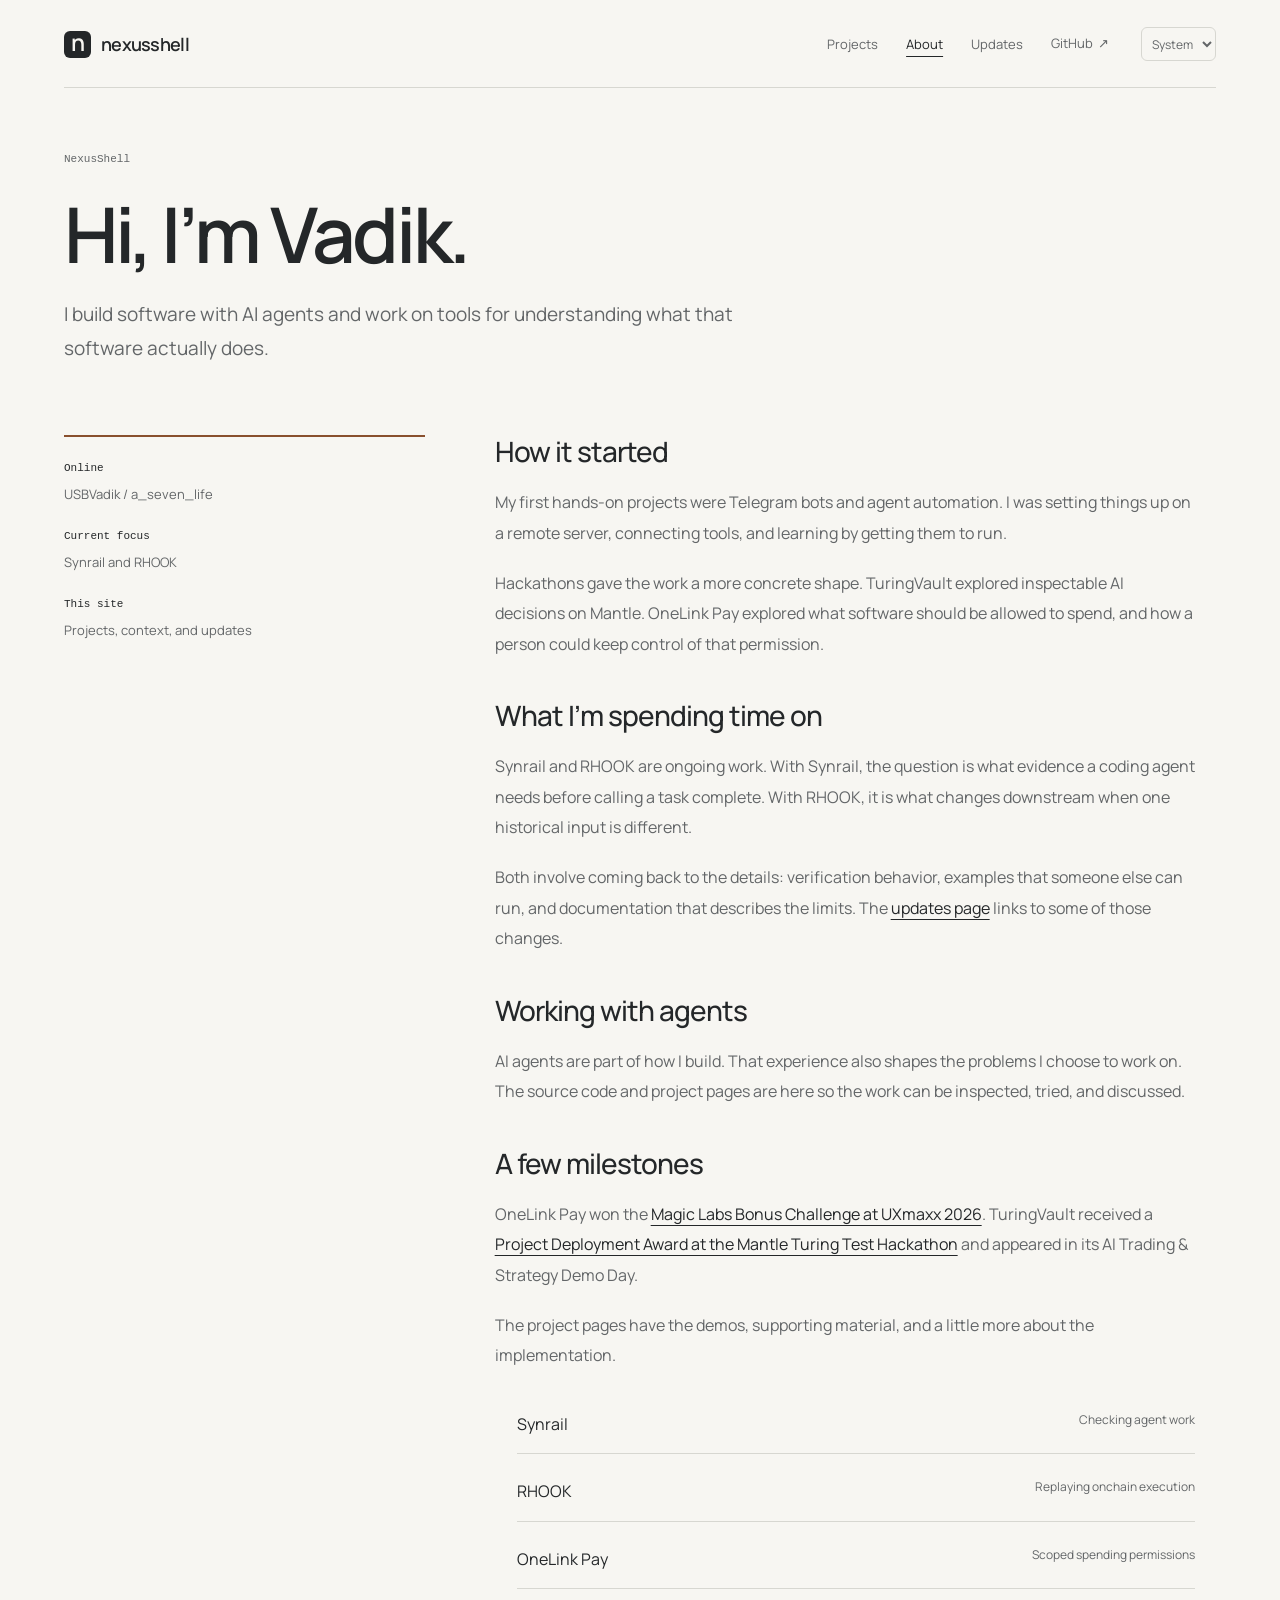
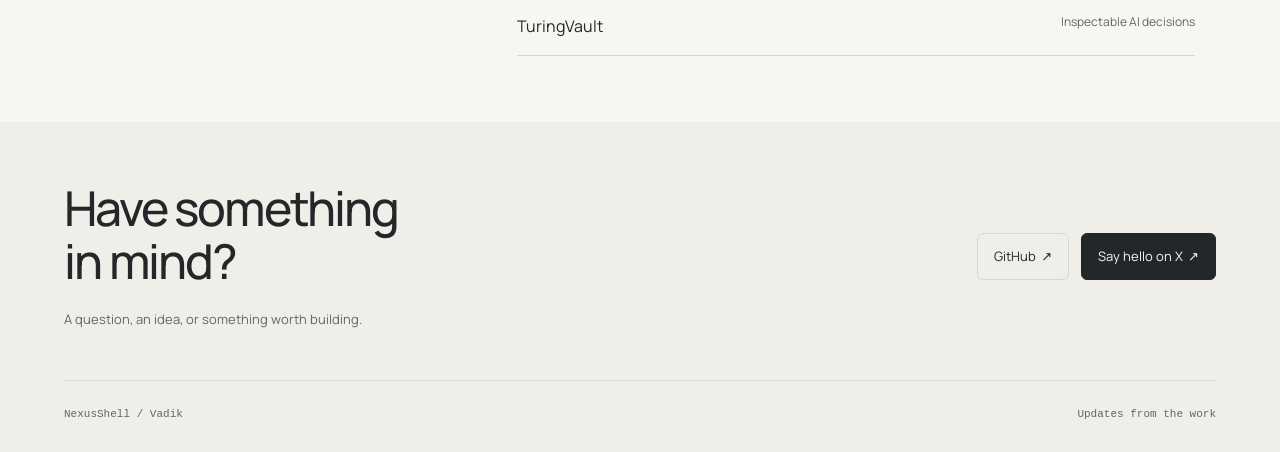
==== commit a0fb492c: "Rebuild portfolio composition and align project media" ====
--- a/about/index.html
+++ b/about/index.html
@@ -1,11 +1,11 @@
 <!doctype html>
 <html lang="en"><head><meta charset="utf-8"><meta name="viewport" content="width=device-width, initial-scale=1">
 <title>About Vadik | NexusShell</title><meta name="description" content="A little background on Vadik, the projects, and the ongoing work on Synrail and RHOOK."><link rel="canonical" href="https://nexusshell.dev/about/">
-<meta name="color-scheme" content="light dark"><meta name="theme-color" content="#f3f4ee" media="(prefers-color-scheme: light)"><meta name="theme-color" content="#151713" media="(prefers-color-scheme: dark)">
+<meta name="color-scheme" content="light dark"><meta name="theme-color" content="#f7f6f2" media="(prefers-color-scheme: light)"><meta name="theme-color" content="#141618" media="(prefers-color-scheme: dark)">
 <meta property="og:type" content="website"><meta property="og:site_name" content="NexusShell"><meta property="og:title" content="About Vadik | NexusShell"><meta property="og:description" content="A little background on Vadik, the projects, and the ongoing work on Synrail and RHOOK."><meta property="og:url" content="https://nexusshell.dev/about/"><meta property="og:image" content="https://nexusshell.dev/assets/media/nexusshell-preview.jpg"><meta property="og:image:alt" content="NexusShell, the projects and ongoing work of Vadik."><meta name="twitter:card" content="summary_large_image">
-<link rel="icon" href="/assets/favicon.svg" type="image/svg+xml"><link rel="preload" href="/assets/fonts/barlow-condensed-semibold.ttf" as="font" type="font/ttf" crossorigin>
+<link rel="icon" href="/assets/favicon.svg" type="image/svg+xml"><link rel="preload" href="/assets/fonts/manrope-regular.ttf" as="font" type="font/ttf" crossorigin>
 <script>try{const t=localStorage.getItem('nexusshell-theme');if(t==='light'||t==='dark')document.documentElement.dataset.theme=t;}catch(_){}</script>
-<link rel="stylesheet" href="/assets/site.css?v=7fc3b6f77c98"><script defer src="/assets/site.js?v=e8c140962dc2"></script>
+<link rel="stylesheet" href="/assets/site.css?v=fcadb1ce42b3"><script defer src="/assets/site.js?v=e8c140962dc2"></script>
 <script type="application/ld+json">{"@context": "https://schema.org", "@type": "Person", "name": "Vadik", "alternateName": "USBVadik", "url": "https://nexusshell.dev/about/", "sameAs": ["https://github.com/USBVadik", "https://x.com/a_seven_life"]}</script>
 </head><body class="inner-page"><a class="skip-link" href="#main">Skip to content</a>
 <header class="site-header"><div class="wrap header-inner">
@@ -22,7 +22,7 @@
 <h2>A few milestones</h2><p>OneLink Pay won the <a href="https://www.encodeclub.com/programmes/uxmaxx-hackathon/">Magic Labs Bonus Challenge at UXmaxx 2026</a>. TuringVault received a <a href="https://x.com/a_seven_life/status/2091796580848308287">Project Deployment Award at the Mantle Turing Test Hackathon</a> and appeared in its AI Trading &amp; Strategy Demo Day.</p>
 <p>The project pages have the demos, supporting material, and a little more about the implementation.</p>
 <ul class="about-projects"><li><a href="/projects/synrail/">Synrail <small>Checking agent work</small></a></li><li><a href="/projects/rhook/">RHOOK <small>Replaying onchain execution</small></a></li><li><a href="/projects/onelink-pay/">OneLink Pay <small>Scoped spending permissions</small></a></li><li><a href="/projects/turingvault/">TuringVault <small>Inspectable AI decisions</small></a></li></ul></article></div></main><footer class="site-footer" id="contact"><div class="wrap">
-<div class="contact-row"><div><h2>Let’s talk<br>about the work.</h2><p>You can find me on GitHub or reach me on X.</p></div>
+<div class="contact-row"><div><h2>Have something<br>in mind?</h2><p>A question, an idea, or something worth building.</p></div>
 <div class="contact-links"><a href="https://github.com/USBVadik" class="" rel="noopener noreferrer" target="_blank">GitHub<span class="arrow" aria-hidden="true">↗</span></a><a href="https://x.com/a_seven_life" class="" rel="noopener noreferrer" target="_blank">Say hello on X<span class="arrow" aria-hidden="true">↗</span></a></div></div>
 <div class="footer-bottom"><p>NexusShell <span aria-hidden="true">/</span> Vadik</p><p><a href="/updates/">Updates from the work</a></p></div>
 </div></footer></body></html>
--- a/assets/site.css
+++ b/assets/site.css
@@ -1,36 +1,37 @@
 @font-face{font-family:Manrope;src:url('/assets/fonts/manrope-regular.ttf') format('truetype');font-weight:400;font-display:swap}
 @font-face{font-family:Manrope;src:url('/assets/fonts/manrope-medium.ttf') format('truetype');font-weight:500;font-display:swap}
 @font-face{font-family:Manrope;src:url('/assets/fonts/manrope-semibold.ttf') format('truetype');font-weight:600 800;font-display:swap}
-@font-face{font-family:'Barlow Condensed';src:url('/assets/fonts/barlow-condensed-semibold.ttf') format('truetype');font-weight:600;font-display:swap}
-:root{color-scheme:light dark;--bg:#f3f4ee;--surface:#e8ebe2;--ink:#1b2117;--muted:#5d6756;--line:#cbd1c3;--accent:#396514;--accent-ink:#f6ffef;--soft:#e0edcf;--diagram:#e8eddf;--node:#f8faf5;--focus:#396514;--radius:8px;--display:'Barlow Condensed',Manrope,system-ui,sans-serif;--mono:ui-monospace,SFMono-Regular,Consolas,monospace;--ease:cubic-bezier(.23,1,.32,1)}
-@media(prefers-color-scheme:dark){:root:not([data-theme=light]){--bg:#151713;--surface:#20241c;--ink:#eef1e7;--muted:#a7b09c;--line:#3b4433;--accent:#d1fb89;--accent-ink:#202914;--soft:#303e22;--diagram:#252d1e;--node:#20271b;--focus:#d1fb89}}
-:root[data-theme=dark]{color-scheme:dark;--bg:#151713;--surface:#20241c;--ink:#eef1e7;--muted:#a7b09c;--line:#3b4433;--accent:#d1fb89;--accent-ink:#202914;--soft:#303e22;--diagram:#252d1e;--node:#20271b;--focus:#d1fb89}
+:root{color-scheme:light dark;--bg:#f7f6f2;--surface:#efeee9;--ink:#242729;--muted:#636668;--line:#d7d7d1;--accent:#89502e;--accent-ink:#fffaf4;--soft:#e9dfd2;--diagram:#ecece7;--node:#f7f6f2;--focus:#89502e;--radius:12px;--display:Manrope,system-ui,sans-serif;--mono:ui-monospace,SFMono-Regular,Consolas,monospace;--ease:cubic-bezier(.23,1,.32,1)}
+@media(prefers-color-scheme:dark){:root:not([data-theme=light]){--bg:#141618;--surface:#1c1f22;--ink:#f2f1ed;--muted:#a8aaae;--line:#35383b;--accent:#e4b694;--accent-ink:#252019;--soft:#38322c;--diagram:#1e2225;--node:#23272a;--focus:#e4b694}}
+:root[data-theme=dark]{color-scheme:dark;--bg:#141618;--surface:#1c1f22;--ink:#f2f1ed;--muted:#a8aaae;--line:#35383b;--accent:#e4b694;--accent-ink:#252019;--soft:#38322c;--diagram:#1e2225;--node:#23272a;--focus:#e4b694}
 :root[data-theme=light]{color-scheme:light}
 *{box-sizing:border-box}[hidden]{display:none!important}html{scroll-padding-top:28px}body{margin:0;background:var(--bg);color:var(--ink);font:400 16px/1.7 Manrope,system-ui,sans-serif;-webkit-font-smoothing:antialiased}
-a{color:inherit;text-underline-offset:5px;text-decoration-thickness:1px}a:hover{color:var(--accent)}button,select{font:inherit}button,a,select,summary{-webkit-tap-highlight-color:transparent}button{cursor:pointer}:focus-visible{outline:2px solid var(--focus);outline-offset:5px}img,video{display:block;max-width:100%;height:auto}figure{margin:0}h1,h2,h3,p{margin-top:0}h1,h2,h3{font-weight:500;line-height:1.15;letter-spacing:-.045em}h1{font-family:var(--display);font-weight:600;font-size:96px;letter-spacing:-.02em}h2{font-size:30px;margin-bottom:20px}h3{font-size:24px;margin-bottom:12px}p{margin-bottom:20px}::selection{background:var(--accent);color:var(--accent-ink)}
-.wrap{max-width:1376px;margin-inline:auto;padding-inline:56px}.skip-link{position:absolute;left:20px;top:-100px;z-index:10;padding:10px 18px;background:var(--accent);color:var(--accent-ink)}.skip-link:focus{top:12px}
-.header-inner{height:78px;display:flex;gap:35px;align-items:center}.site-header{border-bottom:1px solid var(--line)}.brand{display:inline-flex;align-items:center;gap:12px;white-space:nowrap;font-size:19px;font-weight:600;text-decoration:none;letter-spacing:-.05em}.brand-mark{display:grid;place-items:center;width:31px;height:31px;background:var(--accent);color:var(--accent-ink);border-radius:5px;font-size:25px;line-height:1;padding-bottom:4px}.primary-nav{margin-left:auto;display:flex;align-items:center;gap:32px}.primary-nav a{font-size:13px;text-decoration:none;padding-block:12px}.primary-nav a[aria-current=page]{color:var(--accent);text-decoration:underline;text-underline-offset:7px}.theme-control{appearance:auto;background:transparent;color:var(--muted);border:0;border-left:1px solid var(--line);border-radius:0;padding:4px 0 4px 14px;max-width:100px;font-size:12px}
-/* The opening pairs a typographic statement with context; the work begins immediately below it. */
-.intro{display:grid;grid-template-columns:minmax(0,1.7fr) minmax(240px,1fr);gap:48px;align-items:end;padding:38px 0 48px}.byline{display:flex;align-items:center;gap:12px;margin-bottom:19px;font-size:12px;color:var(--muted)}.byline span{color:var(--line)}.intro h1{font-size:clamp(72px,8.5vw,118px);line-height:.94;letter-spacing:-.024em;margin:0;font-weight:600;text-transform:uppercase}.intro h1 span{color:var(--accent)}.intro-note{max-width:345px;padding-bottom:6px;margin-left:auto}.intro-note p{font-size:15px;line-height:1.9;color:var(--muted);margin-bottom:24px}.intro-note a:not(.text-link){color:var(--ink);text-decoration:none;border-bottom:1px solid var(--line)}.text-link{display:inline-flex;align-items:center;gap:18px;font-size:13px;font-weight:500;text-decoration:none;padding-block:5px}.text-link span{font-size:20px;transition:transform .2s var(--ease)}
-.current-section{padding-bottom:70px}.work-label{font:400 12px/1.4 var(--mono);letter-spacing:0;color:var(--muted);margin:0 0 18px}.focus-grid{display:grid;grid-template-columns:minmax(0,1.23fr) minmax(0,1fr);gap:22px}.focus-project{min-width:0;display:flex;flex-direction:column;background:var(--surface);border-radius:var(--radius);padding:27px 28px 20px}.focus-rhook{background:var(--diagram)}.focus-meta{display:flex;justify-content:space-between;gap:15px;font:11px/1.5 var(--mono);color:var(--muted);margin-bottom:15px}.ongoing-label{color:var(--accent)}.focus-title{display:flex;align-items:center;justify-content:space-between;text-decoration:none;margin-bottom:12px}.focus-title h3{font-family:var(--display);font-size:68px;font-weight:600;letter-spacing:-.02em;line-height:1;margin:0}.focus-title>span{font-size:36px;font-weight:400;transition:transform .22s var(--ease)}.focus-description{font-size:14px;color:var(--muted);line-height:1.7;margin-bottom:26px}.focus-bottom{display:flex;justify-content:space-between;align-items:center;gap:14px;padding-top:22px;margin-top:auto;font-size:11px;color:var(--muted)}.focus-bottom a{text-decoration:none;color:var(--ink);font-size:12px}.focus-bottom a span{margin-left:5px}
-.demo-preview{display:block;overflow:hidden;position:relative;aspect-ratio:1.69;background:#1c1c2c;border-radius:4px;border:1px solid #34384a;text-decoration:none}.demo-preview img{width:142%;max-width:none;height:auto;transform-origin:top left;transition:transform .3s var(--ease)}.play-demo{position:absolute;right:16px;bottom:16px;display:flex;align-items:center;gap:10px;padding:10px 15px;background:var(--accent);color:var(--accent-ink);border-radius:4px;font-size:12px;font-weight:600;box-shadow:0 4px 20px #0003}.play-demo>span{font-size:10px}
-.replay-lab{display:flex;flex-direction:column;flex:1;min-height:285px}.replay-switch{display:flex;align-self:flex-start;border:1px solid var(--line);border-radius:5px;padding:3px;gap:3px}.replay-switch button{background:transparent;color:var(--muted);border:0;border-radius:3px;font-size:11px;min-height:29px;padding:4px 12px}.replay-switch button[aria-pressed=true]{background:var(--accent);color:var(--accent-ink)}.replay-map{width:100%;height:auto;display:block;flex:1;max-height:244px}.replay-guide{fill:none;stroke:var(--line);stroke-width:1;stroke-dasharray:2 6;opacity:.65}.base-path{fill:none;stroke:var(--muted);stroke-width:2}.fork-path{fill:none;stroke:var(--accent);stroke-width:2.5}.history-nodes circle{fill:var(--node);stroke:var(--muted);stroke-width:1.5}.history-nodes text,.fork-nodes text{font:500 21px Manrope,system-ui,sans-serif;fill:var(--ink);text-anchor:middle}.fork-nodes rect{fill:var(--accent);stroke:var(--accent);stroke-width:1.5}.fork-nodes text{fill:var(--accent-ink)}.map-label{font:14px var(--mono);fill:var(--muted)}.fork-path,.fork-nodes,.fork-label{transition:opacity .22s ease,transform .22s var(--ease)}[data-replay=original] .fork-path,[data-replay=original] .fork-nodes,[data-replay=original] .fork-label{opacity:0;transform:translateY(-6px)}.replay-explanation{font-size:12px;color:var(--ink);margin:0;min-height:42px;max-width:320px}.model-note{font:10px/1.6 var(--mono);color:var(--muted);margin-top:5px}
-/* Different kinds of content use different layouts: project stages, a change log, and a staggered image gallery. */
-.recent-section{display:grid;grid-template-columns:1fr 2.1fr;gap:56px;padding:54px 0 62px;border-top:1px solid var(--line)}.recent-heading h2{font-family:var(--display);font-size:64px;line-height:1;font-weight:600;margin-bottom:24px;letter-spacing:-.01em}.change-list{list-style:none;margin:0;padding:0}.change-list li+li{border-top:1px solid var(--line)}.change-link{display:grid;grid-template-columns:100px 1fr 24px;gap:7px 18px;text-decoration:none;padding:22px 0}.change-date{grid-column:1;grid-row:1;font:11px/1.7 var(--mono);color:var(--muted)}.change-project{grid-column:1;grid-row:2;font-size:12px;color:var(--accent)}.change-title{grid-column:2;grid-row:1 / 3;font-size:16px;line-height:1.65;align-self:center}.change-link .arrow{grid-column:3;grid-row:1 / 3;align-self:center;color:var(--muted);font-size:21px;transition:transform .2s var(--ease)}.arrow{display:inline-block;margin-left:5px;font-family:system-ui,sans-serif}
-.section{padding:62px 0;border-top:1px solid var(--line)}.section-head{margin-bottom:35px}.section-head h2{font-family:var(--display);font-size:60px;font-weight:600;letter-spacing:-.01em;margin-bottom:13px}.section-head p{font-size:14px;color:var(--muted);max-width:560px;margin:0}.other-grid{display:grid;grid-template-columns:minmax(0,1fr) minmax(0,1.17fr);gap:44px}.other-card{min-width:0;display:block;text-decoration:none}.other-card:nth-child(2){padding-top:83px}.other-image{overflow:hidden;aspect-ratio:1.5;background:var(--surface);border-radius:var(--radius);margin-bottom:23px;padding:28px 0 0 28px}.other-image img{width:112%;max-width:none;height:auto;object-fit:cover;object-position:top left;border:1px solid var(--line);border-radius:5px 0 0 0;transition:transform .3s var(--ease)}.other-card:nth-child(2) .other-image{background:var(--diagram);aspect-ratio:1.75;padding:24px 0 0 24px}.other-card h3{font-family:var(--display);font-size:42px;font-weight:600;letter-spacing:-.01em;margin-bottom:12px;display:flex;align-items:center;justify-content:space-between}.other-card h3 .arrow{font-size:24px}.other-card p{font-size:14px;color:var(--muted);line-height:1.8;max-width:430px;margin-bottom:15px}.quiet-meta{font:11px/1.8 var(--mono);color:var(--muted)}.origin-row{display:flex;justify-content:space-between;align-items:baseline;gap:25px;margin-top:50px;padding-top:24px;border-top:1px solid var(--line);font-size:12px}.origin-row p{color:var(--muted);margin:0}.origin-row a{white-space:nowrap}
-.about-preview{display:grid;grid-template-columns:1fr 1fr;gap:80px;padding-block:80px}.about-preview h2{font-family:var(--display);font-size:78px;font-weight:600;line-height:1;letter-spacing:-.02em;max-width:430px}.about-preview p{font-size:15px;color:var(--muted);line-height:1.9;max-width:490px}.site-footer{background:var(--surface);margin-top:25px;padding:57px 0 28px}.contact-row{display:flex;align-items:center;justify-content:space-between;gap:50px;margin-bottom:58px}.contact-row h2{font-family:var(--display);font-size:70px;font-weight:600;line-height:1;letter-spacing:-.02em;margin-bottom:20px}.contact-row p{font-size:13px;color:var(--muted);margin:0}.contact-links{display:flex;gap:12px;align-items:center}.contact-links a{border:1px solid var(--line);border-radius:4px;padding:13px 20px;text-decoration:none;font-size:13px}.contact-links a:last-child{background:var(--accent);border-color:var(--accent);color:var(--accent-ink)}.footer-bottom{display:flex;justify-content:space-between;gap:20px;border-top:1px solid var(--line);padding-top:22px;font:11px/1.8 var(--mono);color:var(--muted)}.footer-bottom p{margin:0}.footer-bottom a{text-decoration:none}
+a{color:inherit;text-underline-offset:5px;text-decoration-thickness:1px}a:hover{color:var(--accent)}button,select{font:inherit}button,a,select,summary{-webkit-tap-highlight-color:transparent}button{cursor:pointer}:focus-visible{outline:2px solid var(--focus);outline-offset:5px}img,video{display:block;max-width:100%;height:auto}figure{margin:0}h1,h2,h3,p{margin-top:0}h1,h2,h3{font-weight:500;line-height:1.15;letter-spacing:-.045em}h1{font-size:80px}h2{font-size:32px;margin-bottom:20px}h3{font-size:24px;margin-bottom:12px}p{margin-bottom:20px}::selection{background:var(--accent);color:var(--accent-ink)}
+.wrap{max-width:1328px;margin-inline:auto;padding-inline:64px}.skip-link{position:absolute;left:20px;top:-100px;z-index:10;padding:10px 18px;background:var(--accent);color:var(--accent-ink)}.skip-link:focus{top:12px}
+.header-inner{height:88px;display:flex;gap:32px;align-items:center}.site-header .header-inner{position:relative}.site-header .header-inner:after{content:'';position:absolute;bottom:0;left:64px;right:64px;height:1px;background:var(--line)}.brand{display:inline-flex;align-items:center;gap:10px;white-space:nowrap;font-size:18px;font-weight:600;text-decoration:none;letter-spacing:-.04em}.brand-mark{display:grid;place-items:center;width:27px;height:27px;background:var(--ink);color:var(--bg);border-radius:6px;font-size:23px;line-height:1;padding-bottom:3px}.primary-nav{margin-left:auto;display:flex;align-items:center;gap:28px}.primary-nav a{font-size:13px;text-decoration:none;padding-block:12px;color:var(--muted)}.primary-nav a:hover,.primary-nav a[aria-current=page]{color:var(--ink)}.primary-nav a[aria-current=page]{text-decoration:underline;text-underline-offset:7px}.theme-control{background:var(--bg);color:var(--muted);border:1px solid var(--line);border-radius:6px;padding:5px 6px;max-width:96px;font-size:12px;min-height:34px}
+/* A personal opening, then full-width project studies with one consistent text and media grid. */
+.intro{display:grid;grid-template-columns:minmax(0,1.8fr) minmax(0,1fr);gap:64px;align-items:end;padding:80px 0 78px}.byline{display:flex;align-items:center;gap:12px;margin-bottom:29px;font-size:13px;color:var(--muted)}.byline span{color:var(--line)}.intro h1{font-size:clamp(64px,7.3vw,96px);line-height:1.03;letter-spacing:-.06em;margin:0;font-weight:500}.intro h1 em{font-family:Georgia,'Times New Roman',serif;font-weight:400;letter-spacing:-.052em;color:var(--accent)}.intro-note{max-width:325px;padding-bottom:4px;margin-left:auto}.intro-note p{font-size:15px;line-height:1.85;color:var(--muted);margin-bottom:24px}.intro-note a:not(.text-link){color:var(--ink);text-decoration:none;border-bottom:1px solid var(--line)}.text-link{display:inline-flex;align-items:center;gap:18px;font-size:13px;font-weight:500;text-decoration:none;padding-block:8px;min-height:40px}.text-link span{font-size:19px;transition:transform .2s var(--ease)}
+.section-bar{display:flex;align-items:center;justify-content:space-between;gap:24px;border-top:1px solid var(--line);padding-top:23px;margin-bottom:32px}.work-label{font:400 12px/1.5 var(--mono);letter-spacing:0;color:var(--muted);margin:0}.work-label span{margin-left:22px;color:var(--ink)}.section-bar>a,.section-note{font-size:12px;color:var(--muted);text-decoration:none}.section-bar>a{padding-block:8px}.section-bar>a span{margin-left:10px}.current-section{padding-bottom:80px}.focus-grid{display:grid;gap:28px}.focus-project{min-width:0;display:grid;grid-template-columns:minmax(0,1fr) minmax(0,1.8fr);border:1px solid var(--line);border-radius:var(--radius);overflow:hidden}.focus-copy{padding:34px 30px;display:flex;flex-direction:column;align-items:flex-start}.focus-meta{display:flex;align-items:center;justify-content:space-between;width:100%;gap:12px;font-size:12px;color:var(--muted);margin-bottom:27px}.ongoing-label{display:inline-flex;align-items:center;gap:7px;color:var(--muted)}.ongoing-label:before{content:'';width:5px;height:5px;border-radius:50%;background:var(--accent)}.focus-title{display:flex;align-items:center;justify-content:space-between;width:100%;text-decoration:none;margin-bottom:16px}.focus-title h3{font-size:38px;font-weight:500;letter-spacing:-.055em;line-height:1.1;margin:0}.focus-title>span{font-size:25px;color:var(--muted);transition:transform .22s var(--ease)}.focus-description{font-size:18px;color:var(--ink);line-height:1.5;letter-spacing:-.02em;margin-bottom:15px;max-width:285px}.focus-detail{font-size:14px;line-height:1.8;color:var(--muted);max-width:300px;margin-bottom:24px}.focus-actions{display:flex;flex-wrap:wrap;gap:10px 18px;align-items:center;margin-top:auto}.focus-actions .action-link{font-size:12px;padding:8px 12px;min-height:40px;border-radius:6px;background:var(--surface)}.focus-actions .action-link span{margin-left:10px}.focus-actions .text-link{font-size:12px;gap:5px}.focus-actions .arrow{font-size:16px}.focus-bottom{display:flex;flex-wrap:wrap;gap:7px 10px;margin-top:24px;font-size:11px;color:var(--muted)}.focus-bottom>span{color:var(--line)}
+.project-stage{min-width:0;background:var(--surface);border-left:1px solid var(--line);padding:30px;display:flex;flex-direction:column;justify-content:center}.synrail-stage{background:#20222d;color:#d8dbe7}.stage-heading,.stage-foot{display:flex;justify-content:space-between;gap:16px;font:12px/1.6 var(--mono);color:#b4b7c8}.stage-heading{margin-bottom:18px}.stage-heading>span:last-child{color:#9195ab}.stage-foot{margin-top:18px;font-size:11px}.stage-foot a{text-decoration:none;color:#d8dbe7}.demo-preview{display:block;position:relative;aspect-ratio:1500/760;background:#1c1c2c;border-radius:6px;border:1px solid #414354;text-decoration:none}.demo-preview img{width:100%;height:100%;object-fit:contain;border-radius:6px}.play-demo{position:absolute;right:13px;bottom:13px;display:flex;align-items:center;gap:9px;padding:9px 12px;min-height:40px;background:#ececf3;color:#262631;border:1px solid #fff3;border-radius:5px;font-size:11px;font-weight:500;box-shadow:0 3px 15px #0003;transition:background .2s}.play-demo>span{font-size:9px}
+.rhook-stage{background:var(--diagram)}.replay-lab{display:flex;flex-direction:column;min-width:0}.replay-toolbar{display:flex;align-items:center;justify-content:space-between;gap:16px}.replay-caption{font:11px/1.6 var(--mono);color:var(--muted)}.replay-switch{display:flex;border:1px solid var(--line);border-radius:6px;padding:3px;gap:3px}.replay-switch button{background:transparent;color:var(--muted);border:0;border-radius:3px;font-size:11px;min-height:34px;padding:5px 10px}.replay-switch button[aria-pressed=true]{background:var(--ink);color:var(--bg)}.replay-map{width:100%;height:auto;display:block;max-height:285px;margin:6px 0 3px}.replay-guide{fill:none;stroke:var(--line);stroke-width:1;stroke-dasharray:2 6;opacity:.65}.base-path{fill:none;stroke:var(--muted);stroke-width:1.5}.fork-path{fill:none;stroke:var(--accent);stroke-width:2}.history-nodes circle{fill:var(--node);stroke:var(--muted);stroke-width:1.2}.history-nodes text,.fork-nodes text{font:400 18px Manrope,system-ui,sans-serif;fill:var(--ink);text-anchor:middle}.fork-nodes rect{fill:var(--soft);stroke:var(--accent);stroke-width:1.2}.fork-nodes text{fill:var(--accent)}.map-label{font:12px var(--mono);fill:var(--muted)}.fork-path,.fork-nodes,.fork-label{transition:opacity .22s ease,transform .22s var(--ease)}[data-replay=original] .fork-path,[data-replay=original] .fork-nodes,[data-replay=original] .fork-label{opacity:0;transform:translateY(-6px)}.replay-explanation{font-size:12px;color:var(--ink);margin:0;min-height:22px}.model-note{font:10px/1.6 var(--mono);color:var(--muted);margin-top:5px}
+/* Application screenshots keep their full native composition. Captions share baselines. */
+.section{padding:64px 0;border-top:1px solid var(--line)}.other-projects{padding-top:0;border-top:0;padding-bottom:80px}.section-head{margin-bottom:35px}.section-head h2{font-size:38px;font-weight:500;margin-bottom:13px}.section-head p{font-size:15px;color:var(--muted);max-width:560px;margin:0}.other-grid{display:grid;grid-template-columns:repeat(2,minmax(0,1fr));gap:32px}.other-card{min-width:0;display:flex;flex-direction:column;text-decoration:none}.other-image{aspect-ratio:16/9;background:var(--surface);border-radius:9px;overflow:hidden;outline:1px solid var(--line);outline-offset:-1px;margin-bottom:24px}.other-image img{width:100%;height:100%;object-fit:contain;object-position:center}.other-caption{display:flex;flex-direction:column;flex:1}.other-card h3{font-size:26px;font-weight:500;letter-spacing:-.045em;margin-bottom:12px;display:flex;align-items:center;justify-content:space-between;gap:20px}.other-card h3 .arrow{font-size:23px;color:var(--muted)}.other-card p{font-size:14px;color:var(--muted);line-height:1.85;max-width:470px;margin-bottom:20px}.quiet-meta{font-size:11px;line-height:1.8;color:var(--muted);margin-top:auto;padding-top:15px;border-top:1px solid var(--line)}.quiet-meta>span{margin-inline:8px}.origin-row{display:flex;justify-content:space-between;align-items:baseline;gap:25px;margin-top:45px;padding-top:24px;border-top:1px solid var(--line);font-size:13px}.origin-row p{color:var(--muted);margin:0}.origin-row a{white-space:nowrap}
+.recent-section{display:grid;grid-template-columns:1fr 1.8fr;gap:64px;padding:55px 0 65px;border-top:1px solid var(--line)}.recent-heading .work-label{margin-bottom:29px}.recent-heading h2{font-size:40px;font-weight:500;margin-bottom:15px}.recent-heading>p:not(.work-label){font-size:14px;line-height:1.8;color:var(--muted);max-width:240px;margin-bottom:22px}.change-list{list-style:none;margin:0;padding:0}.change-list li+li{border-top:1px solid var(--line)}.change-link{display:grid;grid-template-columns:94px 1fr 24px;gap:6px 20px;text-decoration:none;padding:24px 0}.change-list li:first-child .change-link{padding-top:0}.change-date{grid-column:1;grid-row:1;font:11px/1.7 var(--mono);color:var(--muted)}.change-project{grid-column:1;grid-row:2;font-size:12px;color:var(--accent)}.change-title{grid-column:2;grid-row:1 / 3;font-size:15px;line-height:1.65;align-self:center}.change-link .arrow{grid-column:3;grid-row:1 / 3;align-self:center;color:var(--muted);font-size:20px;transition:transform .2s var(--ease)}.arrow{display:inline-block;margin-left:5px;font-family:system-ui,sans-serif}
+.about-preview{display:grid;grid-template-columns:1fr 1.8fr;gap:64px;padding-block:65px 85px}.about-preview .work-label{margin-bottom:26px}.about-preview h2{font-size:40px;font-weight:500;line-height:1.15;max-width:350px}.about-preview p:not(.work-label){font-size:15px;color:var(--muted);line-height:1.9;max-width:580px}.site-footer{background:var(--surface);padding:60px 0 28px}.contact-row{display:flex;align-items:center;justify-content:space-between;gap:50px;margin-bottom:50px}.contact-row h2{font-size:48px;font-weight:500;line-height:1.1;margin-bottom:20px}.contact-row p{font-size:13px;color:var(--muted);margin:0}.contact-links{display:flex;gap:12px;align-items:center}.contact-links a{border:1px solid var(--line);border-radius:6px;padding:11px 16px;text-decoration:none;font-size:13px}.contact-links a:last-child{background:var(--ink);border-color:var(--ink);color:var(--bg)}.footer-bottom{display:flex;justify-content:space-between;gap:20px;border-top:1px solid var(--line);padding-top:24px;font:11px/1.8 var(--mono);color:var(--muted)}.footer-bottom p{margin:0}.footer-bottom a{text-decoration:none}
 /* Project index and long-form cases share the same type and material palette. */
-.page-intro{padding:55px 0 45px}.breadcrumb{font:11px/1.8 var(--mono);color:var(--muted);margin-bottom:26px;display:inline-block;text-decoration:none}.page-intro h1{font-size:clamp(60px,8vw,106px);line-height:1;max-width:1100px;font-weight:600;margin-bottom:24px}.page-intro .lede{font-size:19px;line-height:1.8;max-width:740px;color:var(--muted);margin-bottom:25px}.project-meta{display:flex;flex-wrap:wrap;gap:12px 26px;font:11px/1.8 var(--mono);color:var(--muted)}.project-meta .ongoing{color:var(--accent)}.hero-media{background:var(--diagram);border-radius:var(--radius);overflow:hidden}.hero-media img{width:100%;height:auto}.hero-media.demo{background:#1c1c2c;padding:18px 4%}.hero-media video{width:100%;max-height:600px}.hero-media .branch-figure{max-width:900px;margin:auto;padding:42px}figcaption{font-size:12px;color:var(--muted);margin-top:13px;line-height:1.8}.branch-figure{width:100%;padding:24px 20px}.branch-figure svg{width:100%;height:auto;display:block}.branch-figure .track{stroke:var(--muted);stroke-width:1.5;fill:none}.branch-figure .changed-track{stroke:var(--accent);stroke-width:2;fill:none}.branch-figure .node{fill:var(--node);stroke:var(--line);stroke-width:1.5}.branch-figure .changed-node{fill:var(--soft);stroke:var(--accent);stroke-width:1.5}.branch-figure text{font-family:Manrope,system-ui,sans-serif;fill:var(--ink);font-size:22px}.branch-figure .label{fill:var(--muted);font-size:18px}.branch-figure .accent-text{fill:var(--accent)}
-.case-layout{display:grid;grid-template-columns:minmax(0,760px) 220px;gap:90px;padding:65px 0 30px;justify-content:space-between}.prose{min-width:0}.prose h2{font-size:28px;font-weight:500;letter-spacing:-.035em;margin-top:48px;margin-bottom:20px}.prose h2:first-child{margin-top:0}.prose h3{font-size:22px;margin-top:30px}.prose p,.prose li{font-size:16px;line-height:1.9;color:var(--muted)}.prose strong{font-weight:600;color:var(--ink)}.prose a{color:var(--ink)}.prose ul{padding-left:22px;margin-bottom:26px}.prose li{padding-left:4px;margin-bottom:8px}.case-aside{border-top:2px solid var(--accent);padding-top:20px;align-self:start}.case-aside h2{font:12px/1.6 var(--mono);letter-spacing:0;margin-bottom:22px}.case-aside ul{list-style:none;margin:0;padding:0}.case-aside li{margin-bottom:15px;font-size:13px}.case-aside p{color:var(--muted);font-size:12px;line-height:1.9;margin-top:30px}.case-aside a{text-decoration:none}.case-aside a:hover{text-decoration:underline}.aside-label{font:10px var(--mono);color:var(--muted);display:block;margin-top:30px;margin-bottom:10px}.aside-value{font-size:13px}.recognition{border-block:1px solid var(--line);margin:38px 0;padding:20px 0}.recognition summary{font-size:15px;cursor:pointer}.recognition .recognition-body{padding-top:24px}.recognition img{max-height:480px;width:auto;border-radius:5px;border:1px solid var(--line)}.recognition p{font-size:14px}.recognition .evidence-caption{margin-top:12px;font-size:12px}.case-updates{padding:0;margin:24px 0;list-style:none}.case-updates li{padding-left:0;margin-bottom:24px}.case-updates time{display:block;font:11px var(--mono);color:var(--muted);margin-bottom:8px}.case-updates a{font-size:15px}.next-project{border-top:1px solid var(--line);padding:32px 0 40px;display:flex;justify-content:space-between;align-items:center;gap:25px;text-decoration:none}.next-project small{display:block;font:11px var(--mono);color:var(--muted);margin-bottom:12px}.next-project span{font-family:var(--display);font-size:46px;font-weight:600;letter-spacing:-.02em}
-.first-section{border-top:0;padding-top:0}.catalog-label{font:12px var(--mono);color:var(--muted);letter-spacing:0;margin:0 0 23px}.catalog-section{padding-top:35px}.catalog-section.first-section{padding-top:0}.work-grid{display:grid;grid-template-columns:1fr 1fr;gap:28px}.project-card{display:block;background:var(--surface);border-radius:var(--radius);overflow:hidden;text-decoration:none}.project-title{display:flex;align-items:center;justify-content:space-between;gap:12px}.card-heading{padding:25px 28px 22px}.project-title h3{font-family:var(--display);font-size:52px;font-weight:600;line-height:1;margin:0}.project-status{font:11px var(--mono);color:var(--accent)}.project-visual{aspect-ratio:1.85;background:var(--diagram);overflow:hidden;display:flex;align-items:center;justify-content:center}.project-visual.synrail{background:#1c1c2c;padding:0}.project-visual img{width:100%;height:auto}.project-card-body{padding:24px 28px}.project-card-body p{font-size:14px;line-height:1.8;color:var(--muted);max-width:440px;margin-bottom:24px}.project-card-foot{display:flex;justify-content:space-between;gap:12px;font-size:12px}.project-kind{color:var(--muted)}.project-card:hover{color:var(--ink)}
+.page-intro{padding:55px 0 45px}.breadcrumb{font:11px/1.8 var(--mono);color:var(--muted);margin-bottom:26px;display:inline-block;text-decoration:none}.page-intro h1{font-size:clamp(52px,6vw,80px);line-height:1;max-width:1100px;font-weight:600;margin-bottom:24px}.page-intro .lede{font-size:19px;line-height:1.8;max-width:740px;color:var(--muted);margin-bottom:25px}.project-meta{display:flex;flex-wrap:wrap;gap:12px 26px;font:11px/1.8 var(--mono);color:var(--muted)}.project-meta .ongoing{color:var(--accent)}.hero-media{background:var(--diagram);border-radius:var(--radius);overflow:hidden}.hero-media img{width:100%;height:auto}.hero-media.demo{background:#1c1c2c;padding:18px 4%}.hero-media video{width:100%;max-height:600px}.hero-media .branch-figure{max-width:900px;margin:auto;padding:42px}figcaption{font-size:12px;color:var(--muted);margin-top:13px;line-height:1.8}.branch-figure{width:100%;padding:24px 20px}.branch-figure svg{width:100%;height:auto;display:block}.branch-figure .track{stroke:var(--muted);stroke-width:1.5;fill:none}.branch-figure .changed-track{stroke:var(--accent);stroke-width:2;fill:none}.branch-figure .node{fill:var(--node);stroke:var(--line);stroke-width:1.5}.branch-figure .changed-node{fill:var(--soft);stroke:var(--accent);stroke-width:1.5}.branch-figure text{font-family:Manrope,system-ui,sans-serif;fill:var(--ink);font-size:22px}.branch-figure .label{fill:var(--muted);font-size:18px}.branch-figure .accent-text{fill:var(--accent)}
+.case-layout{display:grid;grid-template-columns:minmax(0,760px) 220px;gap:90px;padding:65px 0 30px;justify-content:space-between}.prose{min-width:0}.prose h2{font-size:28px;font-weight:500;letter-spacing:-.035em;margin-top:48px;margin-bottom:20px}.prose h2:first-child{margin-top:0}.prose h3{font-size:22px;margin-top:30px}.prose p,.prose li{font-size:16px;line-height:1.9;color:var(--muted)}.prose strong{font-weight:600;color:var(--ink)}.prose a{color:var(--ink)}.prose ul{padding-left:22px;margin-bottom:26px}.prose li{padding-left:4px;margin-bottom:8px}.case-aside{border-top:2px solid var(--accent);padding-top:20px;align-self:start}.case-aside h2{font:12px/1.6 var(--mono);letter-spacing:0;margin-bottom:22px}.case-aside ul{list-style:none;margin:0;padding:0}.case-aside li{margin-bottom:15px;font-size:13px}.case-aside p{color:var(--muted);font-size:12px;line-height:1.9;margin-top:30px}.case-aside a{text-decoration:none}.case-aside a:hover{text-decoration:underline}.aside-label{font:10px var(--mono);color:var(--muted);display:block;margin-top:30px;margin-bottom:10px}.aside-value{font-size:13px}.recognition{border-block:1px solid var(--line);margin:38px 0;padding:20px 0}.recognition summary{font-size:15px;cursor:pointer}.recognition .recognition-body{padding-top:24px}.recognition img{max-height:480px;width:auto;border-radius:5px;border:1px solid var(--line)}.recognition p{font-size:14px}.recognition .evidence-caption{margin-top:12px;font-size:12px}.case-updates{padding:0;margin:24px 0;list-style:none}.case-updates li{padding-left:0;margin-bottom:24px}.case-updates time{display:block;font:11px var(--mono);color:var(--muted);margin-bottom:8px}.case-updates a{font-size:15px}.next-project{border-top:1px solid var(--line);padding:32px 0 40px;display:flex;justify-content:space-between;align-items:center;gap:25px;text-decoration:none}.next-project small{display:block;font:11px var(--mono);color:var(--muted);margin-bottom:12px}.next-project span{font-family:var(--display);font-size:36px;font-weight:600;letter-spacing:-.02em}
+.first-section{border-top:0;padding-top:0}.catalog-label{font:12px var(--mono);color:var(--muted);letter-spacing:0;margin:0 0 23px}.catalog-section{padding-top:35px}.catalog-section.first-section{padding-top:0}.work-grid{display:grid;grid-template-columns:1fr 1fr;gap:28px}.project-card{display:flex;flex-direction:column;border:1px solid var(--line);background:var(--surface);border-radius:var(--radius);overflow:hidden;text-decoration:none}.project-title{display:flex;align-items:center;justify-content:space-between;gap:12px}.card-heading{padding:25px 28px 22px}.project-title h3{font-family:var(--display);font-size:36px;font-weight:600;line-height:1;margin:0}.project-status{font:11px var(--mono);color:var(--accent)}.project-visual{aspect-ratio:1500/760;background:var(--diagram);overflow:hidden;display:flex;align-items:center;justify-content:center}.project-visual.synrail{background:#1c1c2c;padding:0}.project-visual img{width:100%;height:100%;object-fit:contain}.project-card-body{padding:24px 28px;display:flex;flex-direction:column;flex:1}.project-card-foot{margin-top:auto}.project-card-body p{font-size:14px;line-height:1.8;color:var(--muted);max-width:440px;margin-bottom:24px}.project-card-foot{display:flex;justify-content:space-between;gap:12px;font-size:12px}.project-kind{color:var(--muted)}.project-card:hover{color:var(--ink)}
 .updates-intro{max-width:900px}.update-entry{display:grid;grid-template-columns:150px 1fr;gap:40px;padding:40px 0;border-top:1px solid var(--line)}.update-entry time{font:11px/1.9 var(--mono);color:var(--muted);padding-top:4px}.update-entry h2{font-size:28px;margin-bottom:15px}.update-entry p{font-size:15px;line-height:1.9;color:var(--muted);max-width:740px;margin-bottom:18px}.update-entry .tag{font:11px var(--mono);color:var(--accent);display:inline-block;margin-bottom:18px}.about-layout{display:grid;grid-template-columns:1fr 2fr;gap:70px;padding-bottom:40px}.about-facts{color:var(--muted);font-size:13px;border-top:2px solid var(--accent);padding-top:25px;align-self:start}.about-facts p{margin-bottom:25px}.about-facts strong{font:11px var(--mono);color:var(--ink);display:block;margin-bottom:9px}.about-story{max-width:700px}.about-story h2{margin-top:40px}.about-story h2:first-child{margin-top:0}.about-projects{list-style:none;padding:0;margin:24px 0}.about-projects li{padding:14px 0;border-bottom:1px solid var(--line)}.about-projects a{display:flex;justify-content:space-between;gap:20px;text-decoration:none;font-size:16px}.about-projects small{font-size:12px;color:var(--muted)}
 .command{background:var(--surface);border:1px solid var(--line);border-radius:5px;position:relative;padding:25px;margin:26px 0}.command pre{font:13px/1.9 var(--mono);margin:0;white-space:pre-wrap;overflow-wrap:anywhere;padding-right:55px}.copy-button{position:absolute;right:12px;top:12px;font-size:12px;color:var(--accent);background:var(--bg);border:1px solid var(--line);border-radius:4px;padding:6px 10px}.copy-status{display:block;font-size:12px;color:var(--muted);min-height:20px;margin-top:8px}.action-links{display:flex;gap:12px;flex-wrap:wrap;margin:26px 0 0}.action-link{display:inline-block;border:1px solid var(--line);padding:11px 19px;font-size:13px;border-radius:4px;text-decoration:none;background:var(--surface)}.action-link.primary{background:var(--accent);color:var(--accent-ink);border-color:var(--accent)}.action-link:hover{border-color:var(--accent)}.action-link:active,.play-demo:active,.contact-links a:active{transform:scale(.98)}
 .demo-dialog{padding:22px 26px;max-width:1120px;width:calc(100% - 40px);max-height:90dvh;background:var(--bg);color:var(--ink);border:1px solid var(--line);border-radius:8px}.demo-dialog::backdrop{background:#070a07d9}.dialog-heading{display:flex;align-items:center;justify-content:space-between;gap:20px;margin-bottom:20px}.dialog-heading h2{font:13px/1.7 var(--mono);letter-spacing:0;margin:0}.dialog-heading button{border:1px solid var(--line);border-radius:4px;background:var(--surface);color:var(--ink);font-size:12px;padding:7px 12px}.dialog-heading button span{font-size:18px;margin-left:12px}.demo-dialog video{width:100%;max-height:68dvh}.demo-dialog>p{font-size:12px;color:var(--muted);margin:17px 0 0}
 .sr-only{position:absolute;width:1px;height:1px;padding:0;margin:-1px;overflow:hidden;clip:rect(0,0,0,0);white-space:nowrap;border:0}.legacy-anchor{scroll-margin-top:24px}.not-found{padding:80px 0 120px;max-width:820px}.not-found h1{line-height:1}.not-found p{color:var(--muted)}
-@media(hover:hover) and (pointer:fine){.focus-title:hover>span,.change-link:hover .arrow,.text-link:hover span{transform:translate(3px,-3px)}.demo-preview:hover img{transform:scale(1.025)}.other-card:hover img{transform:translate(-5px,-5px)}.contact-links a:first-child:hover{border-color:var(--accent)}.replay-switch button:hover:not([aria-pressed=true]){color:var(--ink)}}
-@media(min-width:1450px){.intro{padding-top:54px;padding-bottom:60px}.focus-grid{gap:28px}.focus-project{padding:30px 32px 22px}}
-@media(max-width:1100px){.wrap{padding-inline:36px}.intro{grid-template-columns:1.8fr 1fr;gap:25px}.intro h1{font-size:8.4vw}.intro-note p{font-size:13px}.focus-project{padding:23px 24px 20px}.focus-title h3{font-size:60px}.focus-description{font-size:13px}.focus-bottom{flex-wrap:wrap;gap:8px}.replay-lab{min-height:260px}.replay-map{max-height:205px}.case-layout{grid-template-columns:minmax(0,1fr) 200px;gap:45px}.recent-section{grid-template-columns:1fr 2.6fr;gap:30px}.change-link{grid-template-columns:85px 1fr 20px;gap:7px 14px}.other-grid{gap:30px}.about-preview{gap:45px}.primary-nav{gap:25px}}
-@media(max-width:767px){.wrap{padding-inline:22px}.header-inner{height:auto;min-height:107px;flex-wrap:wrap;gap:8px 18px;padding-top:15px;padding-bottom:8px}.brand{font-size:18px}.brand-mark{width:28px;height:28px;font-size:22px}.theme-control{margin-left:auto;border:0}.primary-nav{order:3;width:100%;justify-content:space-between;margin:0;gap:15px}.primary-nav a{font-size:12px;padding-block:8px}.intro{grid-template-columns:1fr;gap:25px;padding:31px 0 34px}.intro h1{font-size:clamp(42px,13.8vw,90px);line-height:.96}.byline{font-size:11px;margin-bottom:18px}.intro-note{max-width:480px;margin:0;padding:0}.intro-note p{font-size:14px;line-height:1.8;max-width:400px;margin-bottom:14px}.intro-note .text-link{font-size:12px}.focus-grid{grid-template-columns:1fr;gap:22px}.focus-project{padding:24px 22px 19px}.focus-title h3{font-size:64px}.focus-meta{font-size:10px}.focus-description{font-size:14px;margin-bottom:23px}.focus-bottom{font-size:10px;padding-top:20px;gap:10px}.focus-bottom a{font-size:11px}.demo-preview{aspect-ratio:1.5}.demo-preview img{width:160%}.play-demo{right:12px;bottom:12px;padding:9px 12px;font-size:11px}.replay-lab{min-height:265px}.replay-map{max-height:235px}.replay-switch button{min-height:32px;font-size:11px}.map-label{font-size:24px}.history-nodes text,.fork-nodes text{font-size:24px}.replay-explanation{min-height:38px}.current-section{padding-bottom:40px}.work-label{font-size:11px;margin-bottom:16px}.recent-section{grid-template-columns:1fr;gap:23px;padding:38px 0 42px}.recent-heading{display:flex;align-items:end;justify-content:space-between;gap:20px}.recent-heading h2{font-size:46px;line-height:1;letter-spacing:-.01em;margin:0}.recent-heading h2 br{display:none}.recent-heading h2 br:after{content:' '}.recent-heading .text-link{font-size:12px;white-space:nowrap}.change-link{grid-template-columns:1fr auto;gap:6px 12px;padding:20px 0}.change-date{grid-column:1;grid-row:1;font-size:10px}.change-project{grid-column:2;grid-row:1;font-size:11px}.change-title{grid-column:1;grid-row:2;font-size:14px}.change-link .arrow{grid-column:2;grid-row:2;text-align:right;font-size:20px}.section{padding:40px 0}.section-head{margin-bottom:27px}.section-head h2{font-size:46px}.section-head p{font-size:13px;line-height:1.8}.other-grid{grid-template-columns:1fr;gap:35px}.other-card:nth-child(2){padding-top:0}.other-image{padding:22px 0 0 22px;aspect-ratio:1.65;margin-bottom:19px}.other-card:nth-child(2) .other-image{padding:22px 0 0 22px}.other-card h3{font-size:36px;margin-bottom:11px}.other-card p{font-size:13px}.quiet-meta{font-size:10px}.origin-row{display:block;margin-top:30px;padding-top:22px;font-size:12px}.origin-row p{margin-bottom:13px}.about-preview{grid-template-columns:1fr;gap:12px;padding-block:42px}.about-preview h2{font-size:60px;margin-bottom:15px}.about-preview p{font-size:14px}.site-footer{margin-top:12px;padding:38px 0 24px}.contact-row{display:block;margin-bottom:35px}.contact-row h2{font-size:55px;margin-bottom:18px}.contact-row p{font-size:12px}.contact-links{margin-top:25px;gap:10px;flex-wrap:wrap}.contact-links a{font-size:12px;padding:11px 15px}.footer-bottom{display:block;font-size:10px;padding-top:18px}.footer-bottom p+p{margin-top:8px}.page-intro{padding:32px 0 30px}.breadcrumb{font-size:10px;margin-bottom:24px}.page-intro h1{font-size:62px;margin-bottom:20px}.page-intro .lede{font-size:16px;line-height:1.8}.project-meta{font-size:10px;gap:10px 18px}.hero-media.demo{padding:8px}.hero-media .branch-figure{padding:25px 10px}.branch-figure{padding:22px 12px}.branch-figure text{font-size:26px}.branch-figure .label{font-size:22px}figcaption{font-size:11px}.case-layout{display:flex;flex-direction:column;gap:35px;padding-top:35px}.case-aside{order:-1;width:100%;padding-top:17px}.case-aside h2{font-size:11px;margin-bottom:15px}.case-aside ul{display:flex;flex-wrap:wrap;gap:11px 18px}.case-aside li{margin:0;font-size:12px}.case-aside p,.case-aside .aside-label,.case-aside .aside-value{display:none}.prose h2{font-size:25px;margin-top:35px;margin-bottom:17px}.prose p,.prose li{font-size:14px;line-height:1.9}.next-project{padding-block:28px}.next-project span{font-size:38px}.next-project small{font-size:10px}.work-grid{grid-template-columns:1fr;gap:24px}.card-heading{padding:22px}.project-title h3{font-size:48px}.project-status{font-size:10px}.project-card-body{padding:22px}.project-card-body p{font-size:13px}.project-card-foot{font-size:11px}.catalog-section{padding-top:30px}.catalog-section.first-section{padding-top:0}.catalog-label{font-size:11px}.update-entry{grid-template-columns:1fr;gap:15px;padding:28px 0}.update-entry time{font-size:10px}.update-entry h2{font-size:24px}.update-entry p{font-size:14px}.update-entry .tag{font-size:10px;margin-bottom:14px}.about-layout{grid-template-columns:1fr;gap:28px}.about-facts{display:flex;flex-wrap:wrap;gap:14px 30px;padding-top:20px;font-size:12px}.about-facts p{margin-bottom:5px}.about-facts strong{font-size:10px}.about-projects a{display:block}.about-projects small{display:block;margin-top:6px}.command{padding:19px}.command pre{font-size:12px;padding-top:28px;padding-right:0}.copy-button{font-size:11px}.action-links{gap:10px}.action-link{font-size:12px;padding:10px 15px}.recognition summary{font-size:14px}.recognition p{font-size:13px}.demo-dialog{width:calc(100% - 20px);padding:15px}.dialog-heading{gap:10px;margin-bottom:14px}.dialog-heading h2{font-size:10px}.dialog-heading button{font-size:11px;padding:5px 8px}.dialog-heading button span{margin-left:4px}.demo-dialog>p{font-size:11px}.not-found{padding:65px 0 80px}.not-found h1{font-size:64px}}
-@media(prefers-reduced-motion:reduce){*,*:before,*:after{scroll-behavior:auto!important;transition:none!important;animation:none!important}.demo-preview:hover img,.other-card:hover img{transform:none}}
 
+@media(hover:hover) and (pointer:fine){.focus-title:hover>span,.change-link:hover .arrow,.text-link:hover span{transform:translate(2px,-2px)}.demo-preview:hover .play-demo{background:#fff}.contact-links a:first-child:hover{border-color:var(--ink)}.replay-switch button:hover:not([aria-pressed=true]){color:var(--ink)}}
+@media(max-width:1100px){.wrap{padding-inline:40px}.site-header .header-inner:after{left:40px;right:40px}.intro{gap:40px;padding-block:65px}.intro h1{font-size:7.4vw}.intro-note p{font-size:14px}.focus-project{grid-template-columns:minmax(0,1fr) minmax(0,1.6fr)}.focus-copy{padding:28px 25px}.project-stage{padding:24px}.focus-meta{flex-wrap:wrap;justify-content:flex-start;gap:6px 16px}.focus-description{font-size:17px}.stage-foot{flex-wrap:wrap;gap:8px}.replay-toolbar{flex-wrap:wrap;gap:12px}.recent-section,.about-preview{gap:40px}.case-layout{grid-template-columns:minmax(0,1fr) 200px;gap:45px}.primary-nav{gap:22px}}
+@media(max-width:767px){
+.wrap{padding-inline:24px}.site-header .header-inner:after{left:24px;right:24px}.header-inner{height:auto;min-height:110px;flex-wrap:wrap;gap:8px 18px;padding-top:16px;padding-bottom:8px}.brand{font-size:18px}.theme-control{margin-left:auto;min-height:34px}.primary-nav{order:3;width:100%;justify-content:space-between;margin:0;gap:12px}.primary-nav a{font-size:12px;padding-block:9px;min-height:38px}.intro{grid-template-columns:1fr;gap:27px;padding:44px 0 47px}.intro h1{font-size:clamp(48px,12.6vw,80px);line-height:1.04}.byline{font-size:12px;margin-bottom:24px}.intro-note{max-width:440px;margin:0;padding:0}.intro-note p{font-size:14px;line-height:1.85;margin-bottom:13px}.text-link{font-size:13px}.section-bar{padding-top:18px;margin-bottom:24px;gap:12px}.section-bar>a{font-size:11px}.section-note{display:none}.work-label{font-size:11px}.work-label span{margin-left:10px}.focus-grid{gap:24px}.focus-project{grid-template-columns:1fr}.focus-copy{padding:25px 23px}.focus-meta{justify-content:space-between;font-size:11px;margin-bottom:22px}.focus-title h3{font-size:36px}.focus-description{font-size:18px;max-width:340px;margin-bottom:13px}.focus-detail{font-size:14px;max-width:420px;margin-bottom:20px}.focus-actions{gap:12px 20px}.focus-bottom{margin-top:22px;font-size:11px}.project-stage{padding:23px;border-left:0;border-top:1px solid var(--line)}.stage-heading{font-size:10px;margin-bottom:16px}.stage-foot{font-size:10px;gap:8px;margin-top:15px}.play-demo{bottom:8px;right:8px;padding:8px 10px;min-height:36px;font-size:10px}.replay-caption{font-size:11px}.replay-switch button{min-height:38px;font-size:11px;padding-inline:9px}.replay-toolbar{gap:10px}.replay-map{max-height:none;margin:13px 0}.map-label{font-size:16px}.history-nodes text,.fork-nodes text{font-size:22px}.replay-explanation{font-size:12px;min-height:42px;max-width:300px}.model-note{font-size:11px}.current-section{padding-bottom:44px}.section{padding:42px 0}.other-projects{padding-top:0;padding-bottom:46px}.other-grid{grid-template-columns:1fr;gap:38px}.other-image{margin-bottom:22px}.other-card h3{font-size:26px;margin-bottom:10px}.other-card p{font-size:14px;margin-bottom:17px}.quiet-meta{font-size:11px;padding-top:14px}.quiet-meta>span{margin-inline:4px}.recent-section{grid-template-columns:1fr;gap:30px;padding:34px 0 40px}.recent-heading .work-label{margin-bottom:23px}.recent-heading h2{font-size:34px;margin-bottom:12px}.recent-heading>p:not(.work-label){max-width:none;margin-bottom:10px}.change-link{grid-template-columns:1fr auto;gap:7px 12px;padding:23px 0}.change-date{grid-column:1;grid-row:1;font-size:11px}.change-project{grid-column:2;grid-row:1;font-size:12px}.change-title{grid-column:1;grid-row:2;font-size:14px}.change-link .arrow{grid-column:2;grid-row:2;text-align:right}.about-preview{grid-template-columns:1fr;gap:16px;padding-block:38px 48px}.about-preview .work-label{margin-bottom:24px}.about-preview h2{font-size:34px;margin-bottom:12px}.about-preview p:not(.work-label){font-size:14px}.site-footer{padding:37px 0 24px}.contact-row{display:block;margin-bottom:35px}.contact-row h2{font-size:36px}.contact-row p{font-size:12px}.contact-links{margin-top:25px;gap:10px;flex-wrap:wrap}.contact-links a{font-size:12px;padding:11px 15px}.footer-bottom{display:block;font-size:11px;padding-top:20px}.footer-bottom p+p{margin-top:8px}
+.page-intro{padding:36px 0 30px}.breadcrumb{font-size:12px;margin-bottom:24px}.page-intro h1{font-size:clamp(40px,11vw,64px);margin-bottom:22px;overflow-wrap:break-word}.page-intro .lede{font-size:16px;line-height:1.8}.project-meta{font-size:12px;gap:10px 18px}.hero-media.demo{padding:8px}.hero-media .branch-figure{padding:25px 10px}.branch-figure{padding:22px 12px}.branch-figure text{font-size:26px}.branch-figure .label{font-size:22px}figcaption{font-size:12px}.case-layout{display:flex;flex-direction:column;gap:35px;padding-top:35px}.case-aside{order:-1;width:100%;padding-top:17px}.case-aside h2{font-size:12px;margin-bottom:15px}.case-aside ul{display:flex;flex-wrap:wrap;gap:11px 18px}.case-aside li{margin:0;font-size:13px}.case-aside p,.case-aside .aside-label,.case-aside .aside-value{display:none}.prose h2{font-size:25px;margin-top:35px;margin-bottom:17px}.prose p,.prose li{font-size:15px;line-height:1.9}.next-project{padding-block:28px}.next-project span{font-size:30px}.next-project small{font-size:12px}.work-grid{grid-template-columns:1fr;gap:24px}.card-heading{padding:22px}.project-title h3{font-size:32px}.project-status{font-size:12px}.project-card-body{padding:22px}.project-card-body p{font-size:14px}.project-card-foot{font-size:12px}.catalog-section{padding-top:30px}.catalog-section.first-section{padding-top:0}.catalog-label{font-size:12px}.origin-row{display:block;font-size:13px;margin-top:30px}.origin-row p{margin-bottom:13px}.update-entry{grid-template-columns:1fr;gap:15px;padding:28px 0}.update-entry time{font-size:12px}.update-entry h2{font-size:24px}.update-entry p{font-size:15px}.update-entry .tag{font-size:12px;margin-bottom:14px}.about-layout{grid-template-columns:1fr;gap:28px}.about-facts{display:flex;flex-wrap:wrap;gap:14px 30px;padding-top:20px;font-size:13px}.about-facts p{margin-bottom:5px}.about-facts strong{font-size:12px}.about-projects a{display:block}.about-projects small{display:block;margin-top:6px}.command{padding:19px}.command pre{font-size:12px;padding-top:28px;padding-right:0}.copy-button{font-size:12px}.action-links{gap:10px}.action-link{font-size:13px;padding:10px 15px}.recognition summary{font-size:14px}.recognition p{font-size:14px}.demo-dialog{width:calc(100% - 20px);padding:15px}.dialog-heading{gap:10px;margin-bottom:14px}.dialog-heading h2{font-size:11px}.dialog-heading button{font-size:12px;padding:5px 8px}.dialog-heading button span{margin-left:4px}.demo-dialog>p{font-size:12px}.not-found{padding:65px 0 80px}.not-found h1{font-size:48px}
+}
+@media(prefers-reduced-motion:reduce){*,*:before,*:after{scroll-behavior:auto!important;transition:none!important;animation:none!important}}
 [data-instant=true] .fork-path,[data-instant=true] .fork-nodes,[data-instant=true] .fork-label{transition:none}
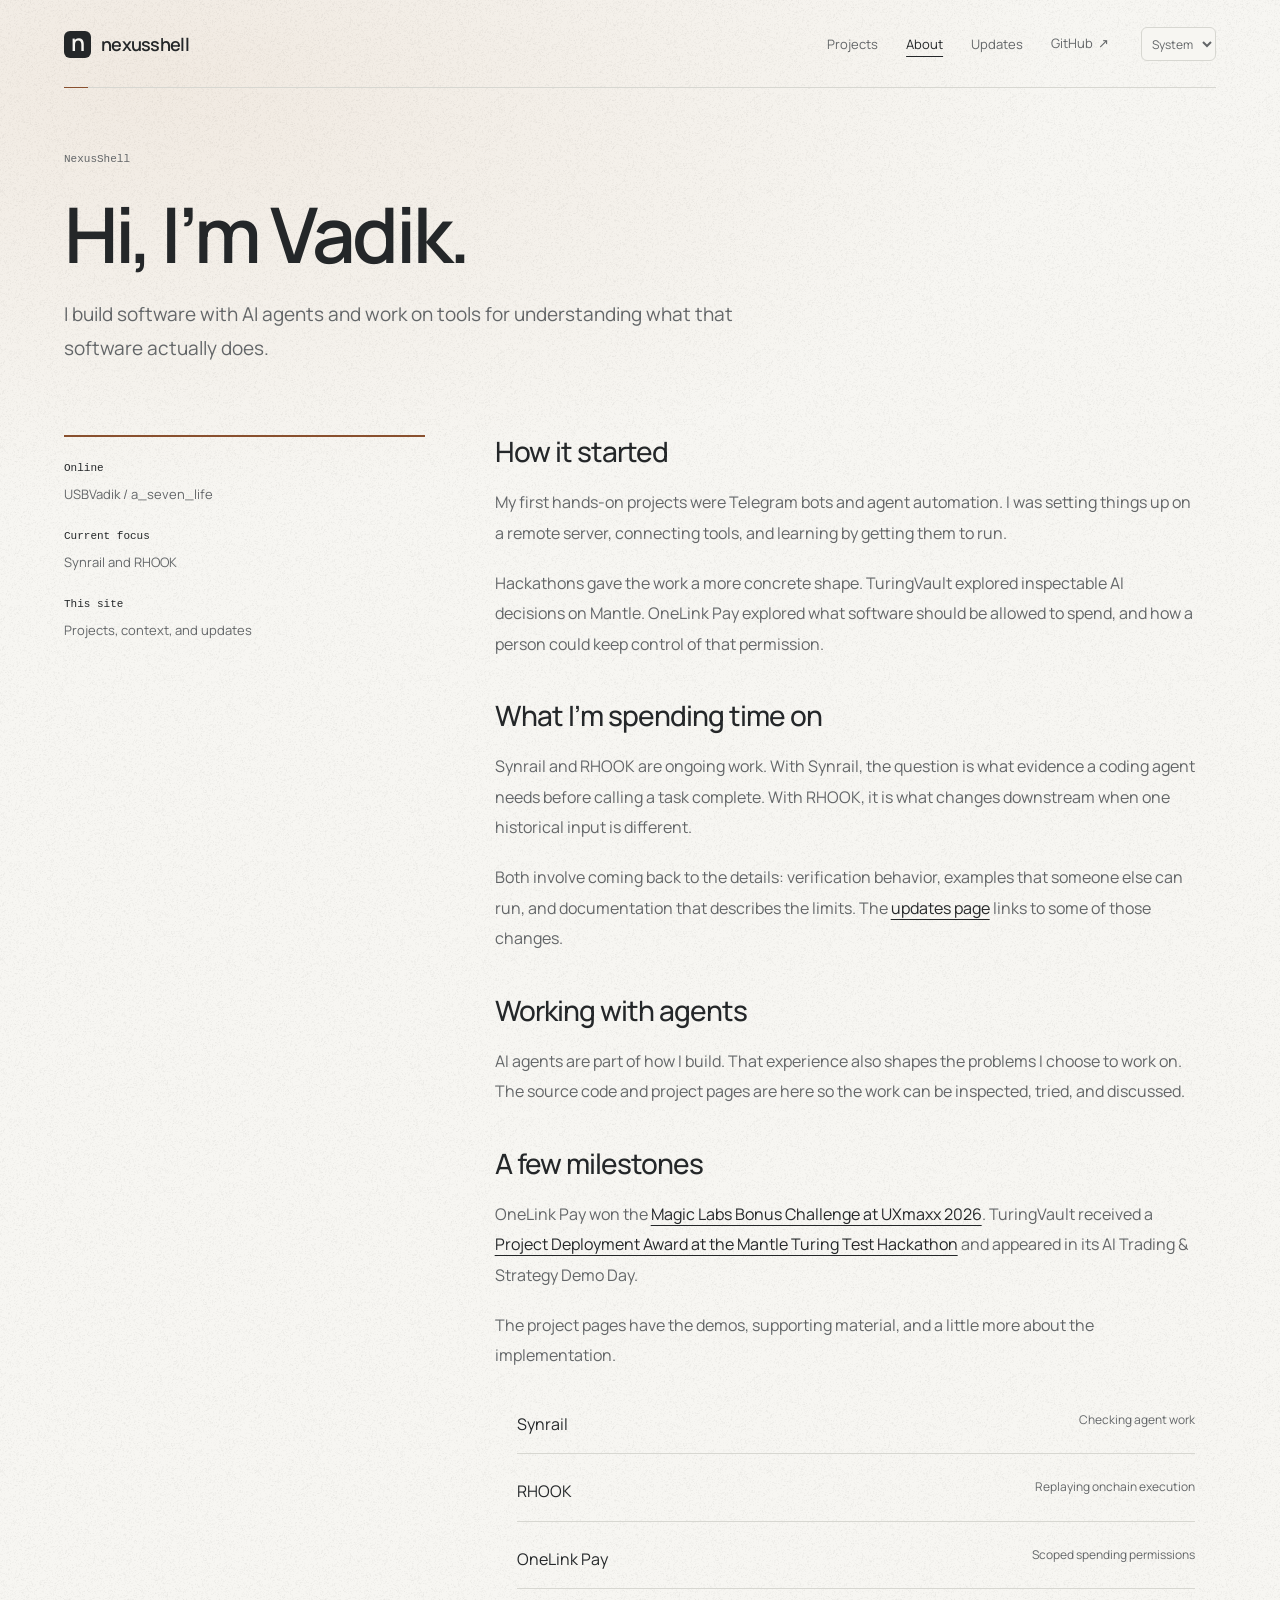
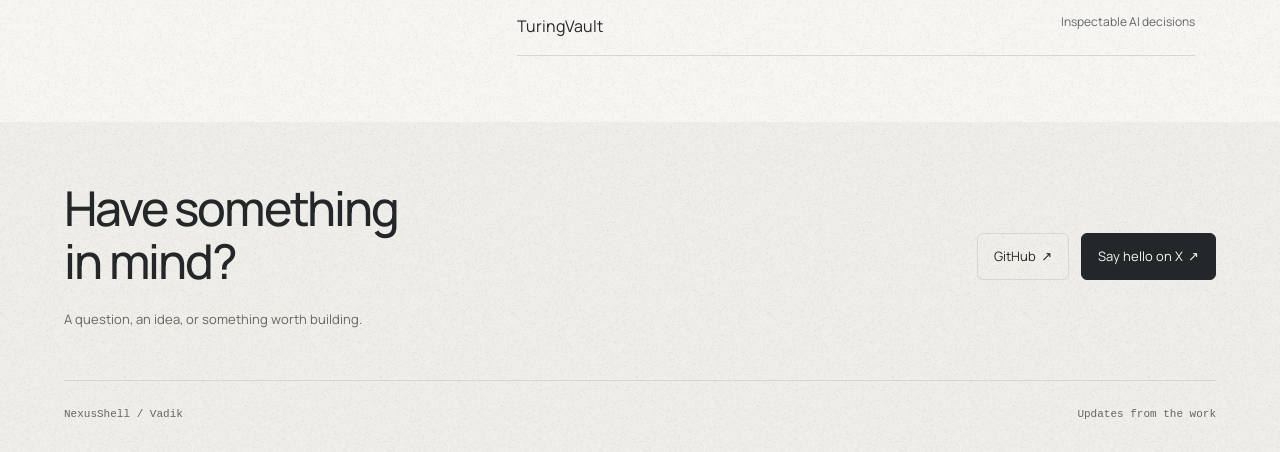
==== commit 75fd2447: "Give NexusShell a quiet film-grain finish" ====
--- a/about/index.html
+++ b/about/index.html
@@ -5,7 +5,7 @@
 <meta property="og:type" content="website"><meta property="og:site_name" content="NexusShell"><meta property="og:title" content="About Vadik | NexusShell"><meta property="og:description" content="A little background on Vadik, the projects, and the ongoing work on Synrail and RHOOK."><meta property="og:url" content="https://nexusshell.dev/about/"><meta property="og:image" content="https://nexusshell.dev/assets/media/nexusshell-preview.jpg"><meta property="og:image:alt" content="NexusShell, the projects and ongoing work of Vadik."><meta name="twitter:card" content="summary_large_image">
 <link rel="icon" href="/assets/favicon.svg" type="image/svg+xml"><link rel="preload" href="/assets/fonts/manrope-regular.ttf" as="font" type="font/ttf" crossorigin>
 <script>try{const t=localStorage.getItem('nexusshell-theme');if(t==='light'||t==='dark')document.documentElement.dataset.theme=t;}catch(_){}</script>
-<link rel="stylesheet" href="/assets/site.css?v=fcadb1ce42b3"><script defer src="/assets/site.js?v=e8c140962dc2"></script>
+<link rel="stylesheet" href="/assets/site.css?v=7a53d98d217f"><script defer src="/assets/site.js?v=e8c140962dc2"></script>
 <script type="application/ld+json">{"@context": "https://schema.org", "@type": "Person", "name": "Vadik", "alternateName": "USBVadik", "url": "https://nexusshell.dev/about/", "sameAs": ["https://github.com/USBVadik", "https://x.com/a_seven_life"]}</script>
 </head><body class="inner-page"><a class="skip-link" href="#main">Skip to content</a>
 <header class="site-header"><div class="wrap header-inner">
--- a/assets/site.css
+++ b/assets/site.css
@@ -5,7 +5,29 @@
 @media(prefers-color-scheme:dark){:root:not([data-theme=light]){--bg:#141618;--surface:#1c1f22;--ink:#f2f1ed;--muted:#a8aaae;--line:#35383b;--accent:#e4b694;--accent-ink:#252019;--soft:#38322c;--diagram:#1e2225;--node:#23272a;--focus:#e4b694}}
 :root[data-theme=dark]{color-scheme:dark;--bg:#141618;--surface:#1c1f22;--ink:#f2f1ed;--muted:#a8aaae;--line:#35383b;--accent:#e4b694;--accent-ink:#252019;--soft:#38322c;--diagram:#1e2225;--node:#23272a;--focus:#e4b694}
 :root[data-theme=light]{color-scheme:light}
-*{box-sizing:border-box}[hidden]{display:none!important}html{scroll-padding-top:28px}body{margin:0;background:var(--bg);color:var(--ink);font:400 16px/1.7 Manrope,system-ui,sans-serif;-webkit-font-smoothing:antialiased}
+*{box-sizing:border-box}[hidden]{display:none!important}html{scroll-padding-top:28px}
+
+/* Paint texture into the surfaces, below their text and media. */
+:root {
+  --film-grain: url('/assets/film-grain.png');
+  --page-light: rgb(180 113 60 / .095);
+}
+@media (prefers-color-scheme: dark) {
+  :root:not([data-theme=light]) { --page-light: rgb(175 99 65 / .12); }
+}
+:root[data-theme=dark] { --page-light: rgb(175 99 65 / .12); }
+@media (forced-colors: active) {
+  :root { --film-grain: none; }
+}
+body {
+  margin: 0;
+  background-color: var(--bg);
+  background-image: var(--film-grain), radial-gradient(ellipse 56rem 27rem at max(24px, 50% - 30rem) 5rem, var(--page-light), transparent 100%);
+  background-repeat: repeat, no-repeat;
+  color: var(--ink);
+  font: 400 16px/1.7 Manrope,system-ui,sans-serif;
+  -webkit-font-smoothing: antialiased;
+}
 a{color:inherit;text-underline-offset:5px;text-decoration-thickness:1px}a:hover{color:var(--accent)}button,select{font:inherit}button,a,select,summary{-webkit-tap-highlight-color:transparent}button{cursor:pointer}:focus-visible{outline:2px solid var(--focus);outline-offset:5px}img,video{display:block;max-width:100%;height:auto}figure{margin:0}h1,h2,h3,p{margin-top:0}h1,h2,h3{font-weight:500;line-height:1.15;letter-spacing:-.045em}h1{font-size:80px}h2{font-size:32px;margin-bottom:20px}h3{font-size:24px;margin-bottom:12px}p{margin-bottom:20px}::selection{background:var(--accent);color:var(--accent-ink)}
 .wrap{max-width:1328px;margin-inline:auto;padding-inline:64px}.skip-link{position:absolute;left:20px;top:-100px;z-index:10;padding:10px 18px;background:var(--accent);color:var(--accent-ink)}.skip-link:focus{top:12px}
 .header-inner{height:88px;display:flex;gap:32px;align-items:center}.site-header .header-inner{position:relative}.site-header .header-inner:after{content:'';position:absolute;bottom:0;left:64px;right:64px;height:1px;background:var(--line)}.brand{display:inline-flex;align-items:center;gap:10px;white-space:nowrap;font-size:18px;font-weight:600;text-decoration:none;letter-spacing:-.04em}.brand-mark{display:grid;place-items:center;width:27px;height:27px;background:var(--ink);color:var(--bg);border-radius:6px;font-size:23px;line-height:1;padding-bottom:3px}.primary-nav{margin-left:auto;display:flex;align-items:center;gap:28px}.primary-nav a{font-size:13px;text-decoration:none;padding-block:12px;color:var(--muted)}.primary-nav a:hover,.primary-nav a[aria-current=page]{color:var(--ink)}.primary-nav a[aria-current=page]{text-decoration:underline;text-underline-offset:7px}.theme-control{background:var(--bg);color:var(--muted);border:1px solid var(--line);border-radius:6px;padding:5px 6px;max-width:96px;font-size:12px;min-height:34px}
@@ -35,3 +57,8 @@
 }
 @media(prefers-reduced-motion:reduce){*,*:before,*:after{scroll-behavior:auto!important;transition:none!important;animation:none!important}}
 [data-instant=true] .fork-path,[data-instant=true] .fork-nodes,[data-instant=true] .fork-label{transition:none}
+
+.site-header .header-inner::after {
+  background: linear-gradient(90deg, var(--accent) 24px, var(--line) 24px);
+}
+.site-footer { background-image: var(--film-grain); }
